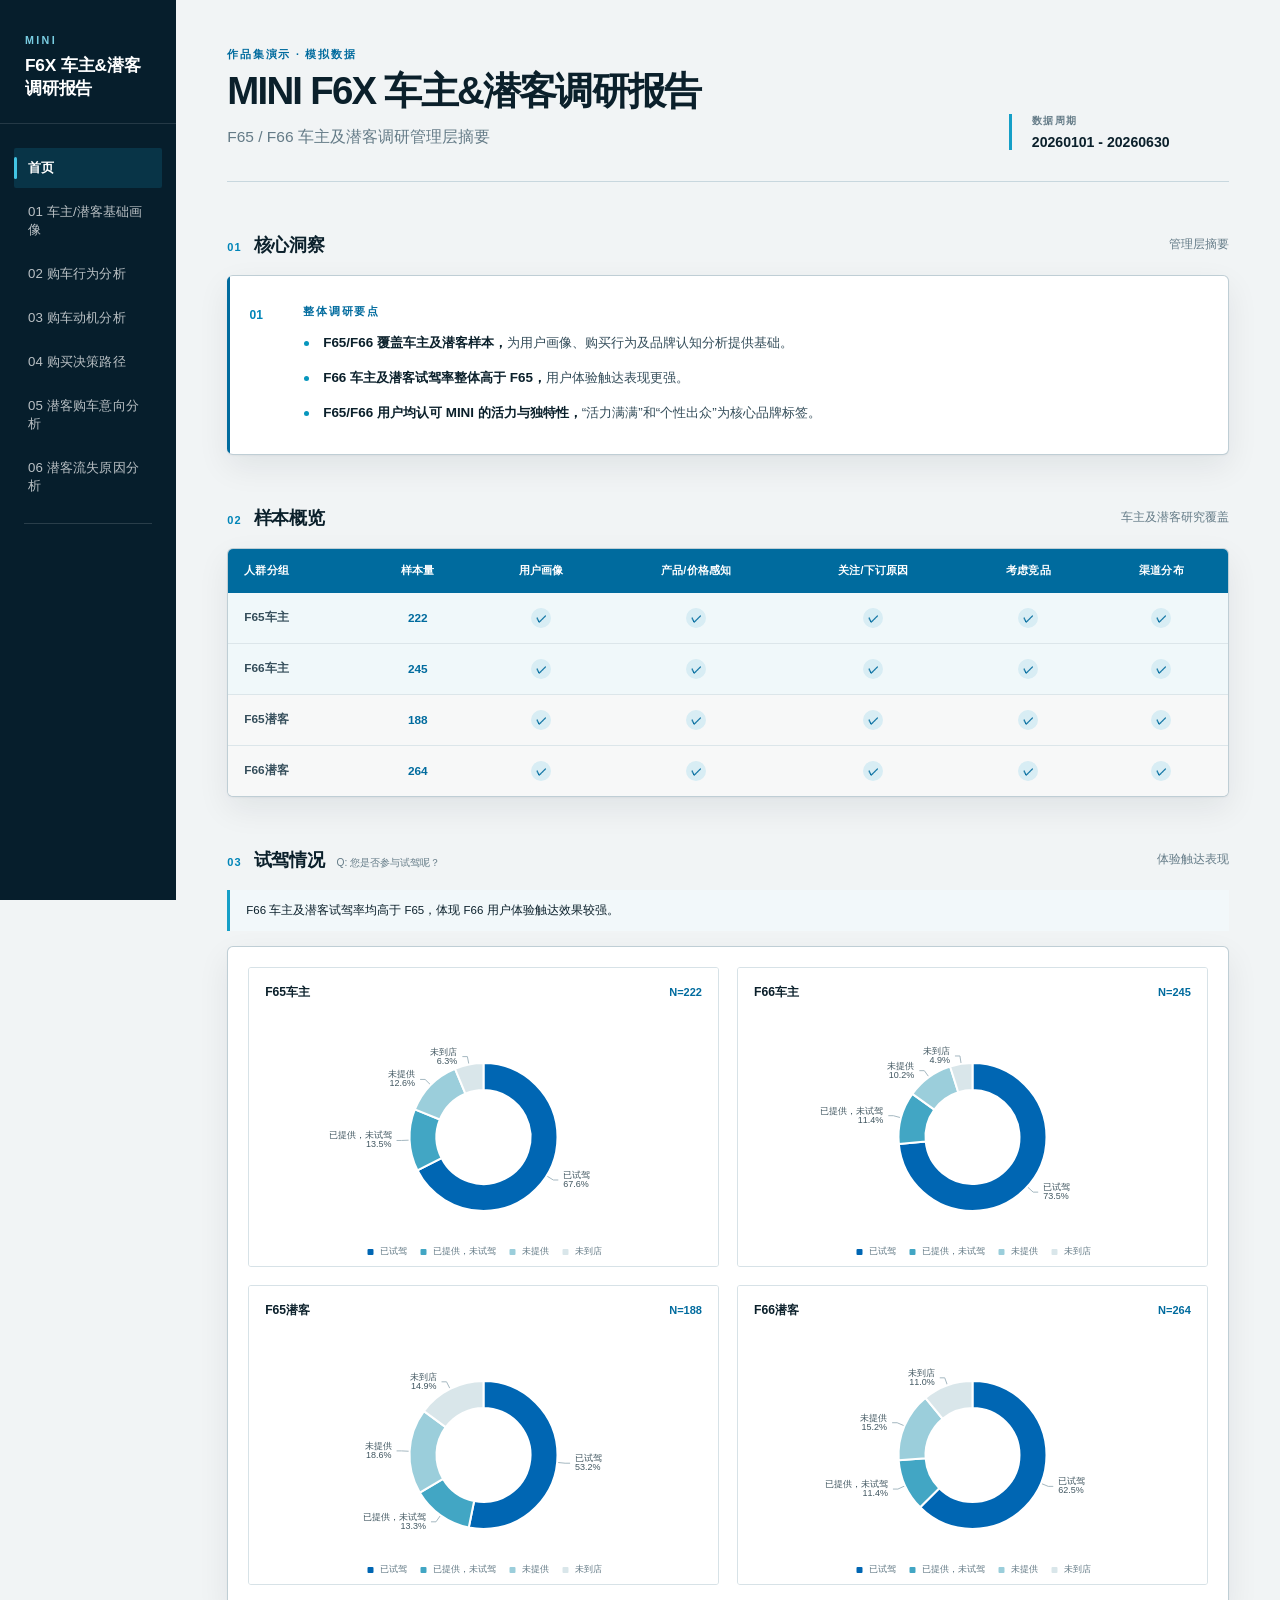
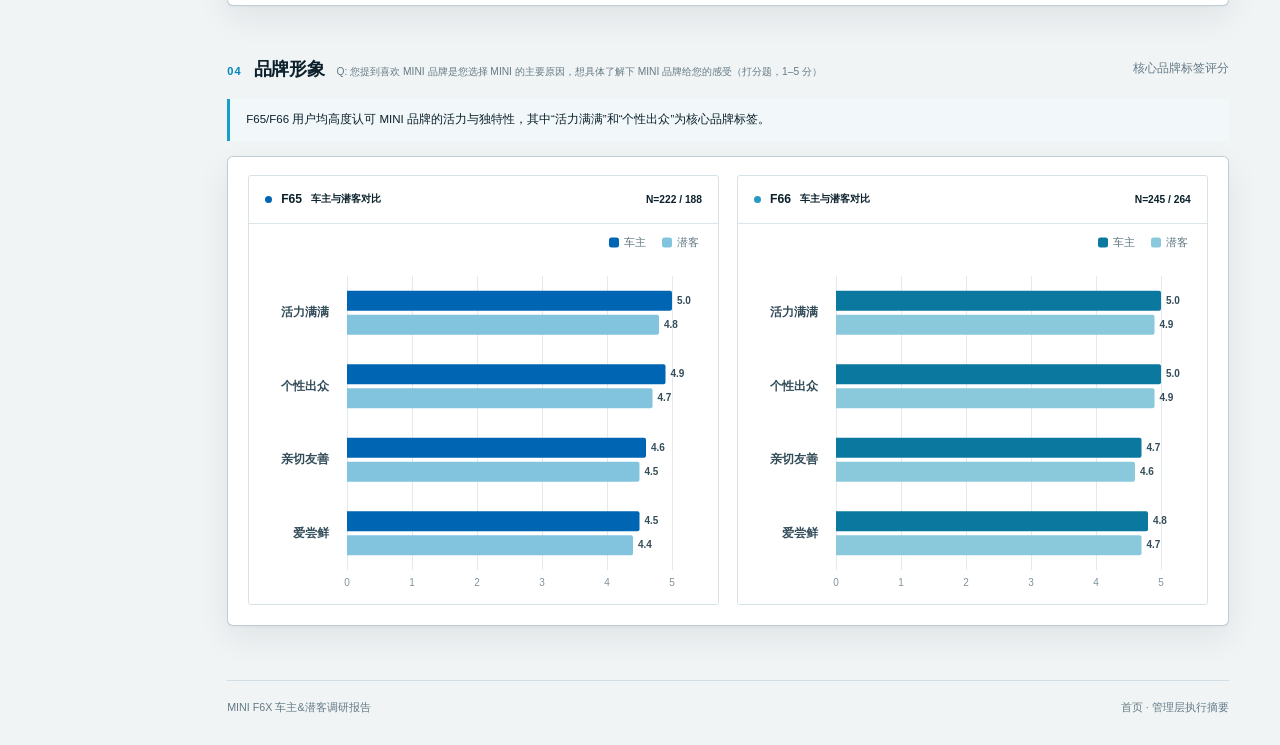
==== monthly.html @ f8b3e0d9 "Publish sanitized portfolio demo" ====
<!doctype html>
<html lang="zh-CN">
  <head>
    <meta charset="UTF-8" />
    <meta name="viewport" content="width=device-width, initial-scale=1.0" />
    <meta
      name="description"
      content="基于车主及潜客调研数据的用户画像与市场洞察。"
    />
    <title>MINI F6X 车主&amp;潜客调研报告</title>
    <link rel="stylesheet" href="style.css?v=20260728-15" />
  </head>
  <body>
    <aside class="sidebar" aria-label="看板导航">
      <div class="sidebar__brand">
        <span class="sidebar__eyebrow">MINI</span>
        <span class="sidebar__title">F6X 车主&amp;潜客调研报告</span>
      </div>

      <nav class="sidebar__nav" aria-label="主要导航">
        <a class="sidebar__link" href="#home" data-page-target="home">
          首页
        </a>
        <a
          class="sidebar__link sidebar__link--active"
          href="#profile"
          data-page-target="profile"
          aria-current="page"
        >
          01 车主/潜客基础画像
        </a>
        <a class="sidebar__link" href="#purchase-behavior" data-page-target="purchase-behavior">
          02 购车行为分析
        </a>
        <a class="sidebar__link" href="#motivation-product" data-page-target="motivation-product">
          03 购车动机分析
        </a>
        <a class="sidebar__link" href="#purchase-journey" data-page-target="purchase-journey">
          04 购买决策路径
        </a>
        <a class="sidebar__link" href="#leads-intent" data-page-target="leads-intent">
          05 潜客购车意向分析
        </a>
        <a class="sidebar__link" href="#leads-loss" data-page-target="leads-loss">
          06 潜客流失原因分析
        </a>
        <div class="sidebar__divider" aria-hidden="true"></div>
      </nav>

      <button
        class="sidebar-resizer"
        type="button"
        aria-label="调整侧边栏宽度"
        aria-orientation="vertical"
        aria-valuemin="176"
        aria-valuemax="280"
        aria-valuenow="208"
        title="拖动调整宽度 · 双击恢复默认"
      >
        <span aria-hidden="true"></span>
      </button>
    </aside>

    <main class="main-content">
      <section
        class="dashboard-page dashboard-page--active"
        id="page-profile"
        data-page="profile"
        aria-label="客户基础画像"
      >
      <header class="page-header">
        <div>
          <p class="page-header__eyebrow">作品集演示 · 模拟数据</p>
          <h1>01 车主/潜客基础画像</h1>
          <p class="page-header__subtitle">
            F65/F66 车主是谁？潜客是谁？
          </p>
        </div>
        <div class="page-header__actions">
          <div class="audience-switcher" role="group" aria-label="受众筛选">
            <span class="audience-switcher__label">受众</span>
            <button
              class="audience-switcher__button audience-switcher__button--active"
              type="button"
              data-audience="owner"
              aria-pressed="true"
            >
              车主 <small>Owner</small>
            </button>
            <button
              class="audience-switcher__button"
              type="button"
              data-audience="prospect"
              aria-pressed="false"
            >
              潜客 <small>Prospect</small>
            </button>
          </div>
          <div class="page-header__scope" aria-label="数据来源">
            <span>数据来源</span>
            <strong id="profile-data-source-label">车主样本</strong>
          </div>
        </div>
      </header>

      <section class="dashboard-section" aria-labelledby="insights-title">
        <div class="section-heading">
          <div>
            <span class="section-heading__number">1.0</span>
            <h2 id="insights-title">核心洞察</h2>
          </div>
          <p>管理层摘要</p>
        </div>

        <article class="insight-card" data-insight-section="profile">
          <div class="insight-card__marker" aria-hidden="true">01</div>
          <div class="insight-card__content">
            <p class="insight-card__label">客户画像要点</p>
            <ul class="insight-list"></ul>
          </div>
        </article>
      </section>

      <section class="dashboard-section" aria-labelledby="snapshot-title">
        <div class="section-heading">
          <div>
            <span class="section-heading__number">1.1</span>
            <h2 id="snapshot-title">客户概览</h2>
          </div>
          <p>核心指标对比</p>
        </div>

        <article class="card snapshot-card">
          <div class="snapshot-card__intro">
            <h3>核心客群指标</h3>
            <p>
              对比呈现与业务决策最相关的客户特征。
            </p>
          </div>

          <div class="snapshot-table-wrap">
            <table class="snapshot-table">
              <thead>
                <tr>
                  <th scope="col">指标</th>
                  <th scope="col"><span class="model-tag model-tag--f65">F65</span></th>
                  <th scope="col"><span class="model-tag model-tag--f66">F66</span></th>
                </tr>
              </thead>
              <tbody>
                <tr>
                  <th scope="row">样本量</th>
                  <td id="profile-snapshot-sample-f65">222</td>
                  <td id="profile-snapshot-sample-f66">245</td>
                </tr>
                <tr>
                  <th scope="row">平均年龄</th>
                  <td id="profile-snapshot-age-f65">35.6</td>
                  <td id="profile-snapshot-age-f66">34.6</td>
                </tr>
                <tr>
                  <th scope="row">女性占比</th>
                  <td id="profile-snapshot-female-f65">55.9%</td>
                  <td id="profile-snapshot-female-f66">58.0%</td>
                </tr>
                <tr>
                  <th scope="row">主要婚姻状态</th>
                  <td id="profile-snapshot-family-f65">已婚有孩子</td>
                  <td id="profile-snapshot-family-f66">已婚有孩子</td>
                </tr>
                <tr>
                  <th scope="row">主要行业</th>
                  <td id="profile-snapshot-industry-f65">IT / 互联网</td>
                  <td id="profile-snapshot-industry-f66">IT / 互联网</td>
                </tr>
              </tbody>
            </table>
          </div>
        </article>
      </section>

      <section class="dashboard-section" aria-labelledby="breakdown-title">
        <div class="section-heading">
          <div>
            <span class="section-heading__number">1.2</span>
            <h2 id="breakdown-title">基础画像分布</h2>
          </div>
          <p>人数与占比对比</p>
        </div>

        <div class="chart-grid profile-chart-grid">
          <article class="card chart-card chart-card--gender profile-chart-card profile-chart-card--gender">
            <header class="chart-card__header">
              <div>
                <h3>性别分布</h3>
              </div>
            </header>
            <div
              class="chart-canvas gender-chart-pair"
              id="gender-chart"
              data-chart="gender"
              data-comparison="F65,F66"
              data-tooltip-fields="count,percentage"
              role="img"
              aria-label="F65与F66性别分布图"
            >
              <span class="chart-status">正在加载性别数据…</span>
            </div>
          </article>

          <article class="card chart-card chart-card--wide profile-chart-card profile-chart-card--age">
            <header class="chart-card__header">
              <div>
                <h3>年龄分布</h3>
              </div>
              <div class="chart-legend" aria-label="车型图例">
                <span><i class="legend-dot legend-dot--f65"></i>F65</span>
                <span><i class="legend-dot legend-dot--f66"></i>F66</span>
              </div>
            </header>
            <div
              class="chart-canvas chart-canvas--wide"
              id="age-chart"
              data-chart="age"
              data-comparison="F65,F66"
              data-tooltip-fields="count,percentage"
              role="img"
              aria-label="F65与F66年龄分布图"
            >
              <span>年龄分布图表区域</span>
            </div>
          </article>

          <article class="card chart-card profile-chart-card profile-chart-card--marital">
            <header class="chart-card__header">
              <div>
                <h3>婚姻状态</h3>
              </div>
              <div class="chart-legend" aria-label="车型图例">
                <span><i class="legend-dot legend-dot--f65"></i>F65</span>
                <span><i class="legend-dot legend-dot--f66"></i>F66</span>
              </div>
            </header>
            <div
              class="chart-canvas"
              id="marital-status-chart"
              data-chart="marital-status"
              data-comparison="F65,F66"
              data-tooltip-fields="count,percentage"
              role="img"
              aria-label="F65与F66婚姻状态分布图"
            >
              <span>婚姻状态图表区域</span>
            </div>
          </article>

          <article class="card chart-card profile-chart-card profile-chart-card--education">
            <header class="chart-card__header">
              <div>
                <h3>学历分布</h3>
              </div>
              <div class="chart-legend" aria-label="车型图例">
                <span><i class="legend-dot legend-dot--f65"></i>F65</span>
                <span><i class="legend-dot legend-dot--f66"></i>F66</span>
              </div>
            </header>
            <div
              class="chart-canvas"
              id="education-chart"
              data-chart="education"
              data-comparison="F65,F66"
              data-tooltip-fields="count,percentage"
              role="img"
              aria-label="F65与F66学历分布图"
            >
              <span>学历分布图表区域</span>
            </div>
          </article>

          <article class="card chart-card profile-chart-card profile-chart-card--income">
            <header class="chart-card__header">
              <div>
                <h3>税后家庭收入分布</h3>
              </div>
              <div class="chart-legend" aria-label="车型图例">
                <span><i class="legend-dot legend-dot--f65"></i>F65</span>
                <span><i class="legend-dot legend-dot--f66"></i>F66</span>
              </div>
            </header>
            <div
              class="chart-canvas"
              id="household-income-chart"
              data-chart="household-income"
              data-comparison="F65,F66"
              data-tooltip-fields="count,percentage"
              role="img"
              aria-label="F65与F66税后家庭收入分布图"
            >
              <span>税后家庭收入图表区域</span>
            </div>
          </article>

          <article class="card chart-card chart-card--wide profile-chart-card profile-chart-card--industry">
            <header class="chart-card__header">
              <div class="chart-title-with-question">
                <h3>行业信息</h3>
                <small
                  class="chart-question-inline"
                  title="Q: 请问，您现在的具体行业是？（单选）"
                >Q: 请问，您现在的具体行业是？（单选）</small>
              </div>
              <div class="chart-legend" aria-label="车型图例">
                <span><i class="legend-dot legend-dot--f65"></i>F65</span>
                <span><i class="legend-dot legend-dot--f66"></i>F66</span>
              </div>
            </header>
            <div
              id="industry-chart"
              class="chart-canvas chart-canvas--wide industry-chart-pair"
              data-chart="industry"
              data-comparison="F65,F66"
              data-tooltip-fields="count,percentage"
              role="img"
              aria-label="F65与F66行业信息分布图"
            >
              <span>行业信息图表区域</span>
            </div>
          </article>
        </div>
      </section>

      <footer class="page-footer">
        <span>MINI F6X 车主&amp;潜客调研报告</span>
        <span>用户画像 · 第一部分</span>
      </footer>
      </section>

      <section class="dashboard-page" id="page-home" data-page="home" hidden>
        <header class="page-header home-page-header">
          <div>
            <p class="page-header__eyebrow">作品集演示 · 模拟数据</p>
            <h1>MINI F6X 车主&amp;潜客调研报告</h1>
            <p class="page-header__subtitle">F65 / F66 车主及潜客调研管理层摘要</p>
          </div>
          <div class="page-header__scope home-period" aria-label="数据周期">
            <span>数据周期</span>
            <strong>20260101 - 20260630</strong>
          </div>
        </header>

        <section class="dashboard-section" aria-labelledby="home-insight-title">
          <div class="section-heading">
            <div>
              <span class="section-heading__number">01</span>
              <h2 id="home-insight-title">核心洞察</h2>
            </div>
            <p>管理层摘要</p>
          </div>
          <article class="insight-card home-insight">
            <div class="insight-card__marker" aria-hidden="true">01</div>
            <div class="insight-card__content">
              <p class="insight-card__label">整体调研要点</p>
              <ul class="insight-list">
                <li><strong>F65/F66 覆盖车主及潜客样本，</strong>为用户画像、购买行为及品牌认知分析提供基础。</li>
                <li><strong>F66 车主及潜客试驾率整体高于 F65，</strong>用户体验触达表现更强。</li>
                <li><strong>F65/F66 用户均认可 MINI 的活力与独特性，</strong>“活力满满”和“个性出众”为核心品牌标签。</li>
              </ul>
            </div>
          </article>
        </section>

        <section class="dashboard-section" aria-labelledby="sample-overview-title">
          <div class="section-heading">
            <div>
              <span class="section-heading__number">02</span>
              <h2 id="sample-overview-title">样本概览</h2>
            </div>
            <p>车主及潜客研究覆盖</p>
          </div>
          <div class="card sample-overview-card">
            <div class="sample-table-wrap">
              <table class="sample-overview-table">
                <thead>
                  <tr>
                    <th scope="col">人群分组</th>
                    <th scope="col">样本量</th>
                    <th scope="col">用户画像</th>
                    <th scope="col">产品/价格感知</th>
                    <th scope="col">关注/下订原因</th>
                    <th scope="col">考虑竞品</th>
                    <th scope="col">渠道分布</th>
                  </tr>
                </thead>
                <tbody id="sample-overview-body">
                  <tr><td colspan="7">正在加载样本数据…</td></tr>
                </tbody>
              </table>
            </div>
          </div>
        </section>

        <section class="dashboard-section" aria-labelledby="test-drive-title">
          <div class="section-heading">
            <div>
              <span class="section-heading__number">03</span>
              <h2 id="test-drive-title">试驾情况</h2>
              <small class="home-question-inline" title="Q: 您是否参与试驾呢？">Q: 您是否参与试驾呢？</small>
            </div>
            <p>体验触达表现</p>
          </div>
          <div class="home-inline-insight">
            F66 车主及潜客试驾率均高于 F65，体现 F66 用户体验触达效果较强。
          </div>
          <article class="card test-drive-card">
            <div class="test-drive-grid" id="test-drive-chart-grid">
              <span class="chart-status">正在加载试驾数据…</span>
            </div>
          </article>
        </section>

        <section class="dashboard-section" aria-labelledby="brand-image-title">
          <div class="section-heading">
            <div>
              <span class="section-heading__number">04</span>
              <h2 id="brand-image-title">品牌形象</h2>
              <small
                class="home-question-inline"
                title="Q: 您提到喜欢 MINI 品牌是您选择 MINI 的主要原因，想具体了解下 MINI 品牌给您的感受（打分题，1–5 分）"
              >
                Q: 您提到喜欢 MINI 品牌是您选择 MINI 的主要原因，想具体了解下 MINI 品牌给您的感受（打分题，1–5 分）
              </small>
            </div>
            <p>核心品牌标签评分</p>
          </div>
          <div class="home-inline-insight">
            F65/F66 用户均高度认可 MINI 品牌的活力与独特性，其中“活力满满”和“个性出众”为核心品牌标签。
          </div>
          <article class="card brand-image-card">
            <div class="brand-image-grid" id="brand-image-score-list">
              <span class="chart-status">正在加载品牌形象数据…</span>
            </div>
          </article>
        </section>

        <footer class="page-footer">
          <span>MINI F6X 车主&amp;潜客调研报告</span>
          <span>首页 · 管理层执行摘要</span>
        </footer>
      </section>

      <section class="dashboard-page" id="page-purchase-behavior" data-page="purchase-behavior" hidden>
        <header class="page-header">
          <div>
            <p class="page-header__eyebrow">作品集演示 · 模拟数据</p>
            <h1>02 购车行为分析</h1>
            <p class="page-header__subtitle">用户怎么买车，以及谁在使用？</p>
          </div>
          <div class="page-header__scope" aria-label="数据来源">
            <span>数据来源</span>
            <strong>车主样本</strong>
          </div>
        </header>

        <section class="dashboard-section dashboard-section--intro" aria-labelledby="purchase-insight-title">
          <div class="section-heading">
            <div>
              <span class="section-heading__number">2.0</span>
              <h2 id="purchase-insight-title">核心洞察</h2>
            </div>
            <p>购车行为摘要</p>
          </div>
          <article class="insight-card" data-insight-section="purchase-behavior">
            <div class="insight-card__marker" aria-hidden="true">02</div>
            <div class="insight-card__content">
              <p class="insight-card__label">购车行为要点</p>
              <ul class="insight-list"></ul>
            </div>
          </article>
        </section>

        <section class="dashboard-section" aria-labelledby="purchase-overview-title">
          <div class="section-heading">
            <div>
              <span class="section-heading__number">02</span>
              <h2 id="purchase-overview-title">购车行为核心指标</h2>
            </div>
            <p>F65 与 F66 对比</p>
          </div>
          <div class="purchase-chart-grid purchase-chart-grid--overview">
            <article class="card purchase-chart-card purchase-chart-card--type">
              <header class="chart-card__header chart-card__header--numbered">
                <span class="card-part-number">2.1</span>
                <h3>购车类型分布</h3>
                <small
                  class="chart-question-inline"
                  title="Q: 您是本人首购、增购还是置换？您购买这辆车，主要是由谁来使用的？"
                >Q: 您是本人首购、增购还是置换？您购买这辆车，主要是由谁来使用的？</small>
              </header>
              <div class="purchase-chart-canvas" id="purchase-type-chart">
                <span class="chart-status">正在加载购车类型数据…</span>
              </div>
            </article>
            <article class="card purchase-chart-card purchase-chart-card--user">
              <header class="chart-card__header chart-card__header--numbered">
                <span class="card-part-number">2.2</span>
                <h3>实际用车人比例</h3>
              </header>
              <div class="purchase-chart-canvas" id="female-user-chart">
                <span class="chart-status">正在加载实际用车人数据…</span>
              </div>
            </article>
          </div>
        </section>

        <section class="dashboard-section" aria-labelledby="purchase-profile-title">
          <div class="section-heading section-heading--with-filter">
            <div>
              <span class="section-heading__number">2.3</span>
              <h2 id="purchase-profile-title">购车类型用户画像下钻</h2>
            </div>
            <div class="purchase-profile-filters">
              <label class="purchase-type-filter" for="purchase-type-filter">
                <span>购车类型</span>
                <select id="purchase-type-filter">
                  <option value="首购">首购</option>
                  <option value="增购">增购</option>
                  <option value="换购">换购</option>
                </select>
              </label>
              <label class="purchase-type-filter" for="purchase-model-filter">
                <span>车型</span>
                <select id="purchase-model-filter">
                  <option value="F65">F65</option>
                  <option value="F66">F66</option>
                </select>
              </label>
            </div>
          </div>
          <div class="purchase-drilldown-profile" id="purchase-profile-drilldown">
            <div class="section-heading purchase-profile-heading">
              <div>
                <span class="section-heading__number">PROFILE</span>
                <h2 id="purchase-profile-selected-title">首购用户画像</h2>
              </div>
              <p id="purchase-profile-selected-model">F65</p>
            </div>

            <div class="purchase-profile-core-grid">
              <article class="card purchase-profile-age-kpi">
                <header class="purchase-profile-card-header">
                  <h3>平均年龄</h3>
                  <span class="purchase-profile-sample" id="purchase-profile-average-age-n">N=N/A</span>
                </header>
                <div class="purchase-profile-age-kpi__value">
                  <span>平均年龄</span>
                  <strong id="purchase-profile-average-age">N/A</strong>
                </div>
              </article>

              <article class="card chart-card purchase-profile-drilldown-card">
                <header class="purchase-profile-card-header">
                  <h3>性别分布</h3>
                  <span class="purchase-profile-sample" id="purchase-profile-gender-n">N=N/A</span>
                </header>
                <div class="chart-canvas purchase-profile-drilldown-canvas" id="purchase-profile-gender">
                  <span class="chart-status">正在加载性别数据…</span>
                </div>
              </article>
            </div>

            <div class="purchase-profile-secondary-grid">
              <article class="card chart-card chart-card--wide purchase-profile-drilldown-card purchase-profile-drilldown-card--wide">
                <header class="purchase-profile-card-header">
                  <h3>年龄段分布</h3>
                  <span class="purchase-profile-sample" id="purchase-profile-age-n">N=N/A</span>
                </header>
                <div class="chart-canvas chart-canvas--wide purchase-profile-drilldown-canvas" id="purchase-profile-age">
                  <span class="chart-status">正在加载年龄数据…</span>
                </div>
              </article>

              <article class="card chart-card chart-card--wide purchase-profile-drilldown-card purchase-profile-drilldown-card--detail">
                <header class="purchase-profile-card-header">
                  <h3 id="purchase-profile-detail-title">家庭年收入分布</h3>
                  <span class="purchase-profile-sample" id="purchase-profile-detail-n">N=N/A</span>
                </header>
                <div class="purchase-profile-detail-content" id="purchase-profile-detail-content">
                  <span class="chart-status">正在加载明细数据…</span>
                </div>
              </article>
            </div>
          </div>
        </section>

        <footer class="page-footer">
          <span>MINI F6X 车主&amp;潜客调研报告</span>
          <span>购车行为分析 · 第二部分</span>
        </footer>
      </section>

      <section class="dashboard-page" id="page-motivation-product" data-page="motivation-product" hidden>
        <header class="page-header">
          <div>
            <p class="page-header__eyebrow">作品集演示 · 模拟数据</p>
            <h1>03 购车动机分析</h1>
            <p class="page-header__subtitle">为什么用户选择 MINI？</p>
          </div>
          <div class="page-header__scope" aria-label="数据来源">
            <span>数据来源</span>
            <strong>车主样本</strong>
          </div>
        </header>

        <section class="dashboard-section dashboard-section--intro" aria-labelledby="motivation-insight-title">
          <div class="section-heading">
            <div>
              <span class="section-heading__number">3.0</span>
              <h2 id="motivation-insight-title">核心洞察</h2>
            </div>
            <p>购买驱动力摘要</p>
          </div>
          <article class="insight-card" data-insight-section="motivation-product">
            <div class="insight-card__marker" aria-hidden="true">03</div>
            <div class="insight-card__content">
              <p class="insight-card__label">购车动机要点</p>
              <ul class="insight-list"></ul>
            </div>
          </article>
        </section>

        <section class="dashboard-section" aria-labelledby="motivation-title">
          <div class="section-heading">
            <div>
              <span class="section-heading__number">3.1</span>
              <h2 id="motivation-title">购车动机</h2>
              <small
                class="chart-question-inline"
                title="Q: 请问您本次购车的具体原因是？（多选，最多3个）"
              >Q: 请问您本次购车的具体原因是？（多选，最多3个）</small>
            </div>
            <p>F65 与 F66 对比</p>
          </div>
          <article class="card section3-chart-card">
            <div class="section3-comparison-chart" id="motivation-chart">
              <span class="chart-status">正在加载购车动机数据…</span>
            </div>
          </article>
        </section>

        <section class="dashboard-section" aria-labelledby="reason-title">
          <div class="section-heading">
            <div>
              <span class="section-heading__number">3.2</span>
              <h2 id="reason-title">购车原因</h2>
              <small
                class="chart-question-inline"
                title="Q: 您为什么最终选择购买这辆全新 MINI，而不是其他车型呢？（多选）"
              >Q: 您为什么最终选择购买这辆全新 MINI，而不是其他车型呢？（多选）</small>
            </div>
            <p>产品与服务驱动因素</p>
          </div>
          <article class="card section3-chart-card">
            <div class="section3-comparison-chart" id="reason-chart">
              <span class="chart-status">正在加载购车原因数据…</span>
            </div>
          </article>
        </section>

        <section class="dashboard-section" aria-labelledby="quotes-title">
          <div class="section-heading">
            <div>
              <span class="section-heading__number">3.3</span>
              <h2 id="quotes-title">客户原话摘录</h2>
            </div>
            <p>模拟原话，仅用于界面测试</p>
          </div>
          <article class="card quote-section">
            <div class="quote-toolbar">
              <div class="quote-tabs" id="quote-reason-tabs" role="tablist" aria-label="购车原因筛选"></div>
              <div class="quote-legend" aria-label="高亮说明">
                <span><i class="quote-legend__swatch quote-legend__swatch--vehicle"></i>车辆 / 服务相关</span>
                <span><i class="quote-legend__swatch quote-legend__swatch--experience"></i>实际体验相关</span>
              </div>
            </div>
            <div class="quote-columns">
              <section class="quote-column" aria-labelledby="quote-f65-title">
                <h3 id="quote-f65-title"><span class="model-dot model-dot--f65"></span>F65 原话摘录</h3>
                <div class="quote-list" id="quote-list-f65"></div>
              </section>
              <section class="quote-column" aria-labelledby="quote-f66-title">
                <h3 id="quote-f66-title"><span class="model-dot model-dot--f66"></span>F66 原话摘录</h3>
                <div class="quote-list" id="quote-list-f66"></div>
              </section>
            </div>
          </article>
        </section>

        <footer class="page-footer">
          <span>MINI F6X 车主&amp;潜客调研报告</span>
          <span>购买动机与产品认知 · 第三部分</span>
        </footer>
      </section>

      <section class="dashboard-page" id="page-purchase-journey" data-page="purchase-journey" hidden>
        <header class="page-header">
          <div>
            <p class="page-header__eyebrow">Purchase Decision Journey</p>
            <h1>04 购买决策路径</h1>
            <p class="page-header__subtitle">用户如何了解、比较并最终购买 MINI？</p>
          </div>
          <div class="page-header__scope" aria-label="数据来源">
            <span>数据来源</span>
            <strong>车主样本</strong>
          </div>
        </header>

        <section class="dashboard-section" aria-labelledby="journey-insight-title">
          <div class="section-heading">
            <div>
              <span class="section-heading__number">4.0</span>
              <h2 id="journey-insight-title">核心洞察</h2>
            </div>
            <p>购买决策路径摘要</p>
          </div>
          <article class="insight-card journey-insight-card" data-insight-section="purchase-journey">
            <div class="insight-card__marker" aria-hidden="true">04</div>
            <div class="insight-card__content">
              <p class="insight-card__label">车主购买决策要点</p>
              <ul class="insight-list"></ul>
            </div>
          </article>
        </section>

        <section class="dashboard-section" aria-labelledby="competitor-consideration-title">
          <div class="section-heading">
            <div>
              <span class="section-heading__number">4.1</span>
              <h2 id="competitor-consideration-title">竞品考虑分析</h2>
              <small
                class="chart-question-inline"
                title="Q: 您在购买这辆全新 MINI 时，还考虑过其他哪些车型呢？（填空，多个答案）"
              >Q: 您在购买这辆全新 MINI 时，还考虑过其他哪些车型呢？（填空，多个答案）</small>
            </div>
            <p>购买阶段品牌交叉考虑</p>
          </div>
          <div class="journey-two-column" id="journey-competitor-charts">
            <span class="chart-status">正在加载竞品考虑数据…</span>
          </div>
        </section>

        <section class="dashboard-section" aria-labelledby="information-channel-title">
          <div class="section-heading">
            <div>
              <span class="section-heading__number">4.2</span>
              <h2 id="information-channel-title">信息获取渠道</h2>
              <small
                class="chart-question-inline"
                title="Q: 想了解一下您最初是在哪里了解到这辆车相关的信息呢？（多选）"
              >Q: 想了解一下您最初是在哪里了解到这辆车相关的信息呢？（多选）</small>
            </div>
            <p>关键媒体与人际触点</p>
          </div>
          <div class="journey-two-column" id="journey-channel-charts">
            <span class="chart-status">正在加载信息渠道数据…</span>
          </div>
        </section>

        <section class="dashboard-section" aria-labelledby="owner-origin-title">
          <div class="section-heading">
            <div>
              <span class="section-heading__number">4.3</span>
              <h2 id="owner-origin-title">车主来源分析</h2>
            </div>
            <p>品牌体系内外销售构成</p>
          </div>
          <div class="journey-two-column" id="journey-origin-charts">
            <span class="chart-status">正在加载车主来源数据…</span>
          </div>
        </section>

        <section class="dashboard-section" aria-labelledby="city-ranking-title">
          <div class="section-heading">
            <div>
              <span class="section-heading__number">4.4</span>
              <h2 id="city-ranking-title">销售城市分布</h2>
            </div>
            <p>Top 10 城市订单贡献</p>
          </div>
          <div class="journey-two-column" id="journey-city-rankings">
            <span class="chart-status">正在加载城市分布数据…</span>
          </div>
        </section>

        <section class="dashboard-section" aria-labelledby="previous-vehicle-title">
          <div class="section-heading">
            <div>
              <span class="section-heading__number">4.5</span>
              <h2 id="previous-vehicle-title">前车车系分析</h2>
            </div>
            <p>前车车型画像</p>
          </div>
          <p class="journey-data-note">数据来源：车主调研样本</p>
          <div class="journey-two-column" id="journey-previous-vehicles">
            <span class="chart-status">正在加载前车车系数据…</span>
          </div>
        </section>

        <footer class="page-footer">
          <span>MINI F6X 车主&amp;潜客调研报告</span>
          <span>购买决策路径分析 · 第四部分</span>
        </footer>
      </section>

      <section class="dashboard-page" id="page-leads-intent" data-page="leads-intent" hidden>
        <header class="page-header">
          <div>
            <p class="page-header__eyebrow">MINI 中国内部管理看板</p>
            <h1>05 潜客购车意向分析</h1>
            <p class="page-header__subtitle">
              F65 &amp; F66 潜客购车行为、车辆背景及购买驱动因素分析
            </p>
          </div>
          <div class="page-header__scope" aria-label="数据来源">
            <span>数据来源</span>
            <strong>潜客样本</strong>
          </div>
        </header>

        <section class="dashboard-section" aria-labelledby="leads-insight-title">
          <div class="section-heading">
            <div>
              <span class="section-heading__number">5.0</span>
              <h2 id="leads-insight-title">核心洞察</h2>
            </div>
            <p>潜客购车意向摘要</p>
          </div>
          <article class="insight-card" data-insight-section="leads-intent">
            <div class="insight-card__marker" aria-hidden="true">05</div>
            <div class="insight-card__content">
              <p class="insight-card__label">潜客购车意向要点</p>
              <ul class="insight-list"></ul>
            </div>
          </article>
        </section>

        <section class="dashboard-section" aria-labelledby="leads-purchase-type-title">
          <div class="section-heading">
            <div>
              <span class="section-heading__number">5.1</span>
              <h2 id="leads-purchase-type-title">购车类型分布</h2>
              <small
                class="chart-question-inline"
                title="Q: 请问，您是本人首购、增购还是置换？（单选）"
              >Q: 请问，您是本人首购、增购还是置换？（单选）</small>
            </div>
            <p>首购 / 增购 / 换购构成</p>
          </div>
          <div class="leads-two-column" id="leads-purchase-type-charts">
            <span class="chart-status">正在加载潜客购车类型数据…</span>
          </div>
        </section>

        <section class="dashboard-section" aria-labelledby="leads-current-vehicle-title">
          <div class="section-heading">
            <div>
              <span class="section-heading__number">5.2</span>
              <h2 id="leads-current-vehicle-title">当前家庭主要使用车型</h2>
              <small
                class="chart-question-inline"
                title="Q:（针对增购）您目前家中在用的车型是什么呢？"
              >Q:（针对增购）您目前家中在用的车型是什么呢？</small>
            </div>
            <p>Top 9 家庭用车品牌</p>
          </div>
          <div class="leads-two-column" id="leads-current-vehicle-tables">
            <span class="chart-status">正在加载当前家庭用车数据…</span>
          </div>
          <div class="leads-module-insight">
            BMW 为潜客家庭主要使用品牌，存在 BMW 用户向 MINI 转化机会。
          </div>
        </section>

        <section class="dashboard-section" aria-labelledby="leads-previous-vehicle-title">
          <div class="section-heading">
            <div>
              <span class="section-heading__number">5.3</span>
              <h2 id="leads-previous-vehicle-title">换购车型分布</h2>
              <small
                class="chart-question-inline"
                title="Q:（针对置换）您换掉不用的车型是什么呢？"
              >Q:（针对置换）您换掉不用的车型是什么呢？</small>
            </div>
            <p>计划替换车辆 Top 9</p>
          </div>
          <div class="leads-two-column" id="leads-previous-vehicle-tables">
            <span class="chart-status">正在加载换购车型数据…</span>
          </div>
          <div class="leads-module-insight">
            德系及主流合资车型为潜客主要替换来源。
          </div>
        </section>

        <section class="dashboard-section" aria-labelledby="leads-channel-title">
          <div class="section-heading">
            <div>
              <span class="section-heading__number">5.4</span>
              <h2 id="leads-channel-title">购车信息来源</h2>
              <small
                class="chart-question-inline"
                title="Q: 您最初是在哪里了解到这款车的信息呢？（多选）"
              >Q: 您最初是在哪里了解到这款车的信息呢？（多选）</small>
            </div>
            <p>关键媒体与人际触点</p>
          </div>
          <div class="leads-two-column" id="leads-channel-charts">
            <span class="chart-status">正在加载购车信息渠道数据…</span>
          </div>
          <div class="leads-module-insight">
            MINI 伙伴及社交媒体平台是潜客了解车型的主要渠道。
          </div>
        </section>

        <section class="dashboard-section" aria-labelledby="leads-driver-title">
          <div class="section-heading">
            <div>
              <span class="section-heading__number">5.5</span>
              <h2 id="leads-driver-title">购车动机与关注因素</h2>
              <small
                class="chart-question-inline"
                title="Q: 您本次考虑购车的具体原因是？｜您关注 MINI 这款车的原因？（多选，最多3个）"
              >Q: 您本次考虑购车的具体原因是？｜您关注 MINI 这款车的原因？（多选，最多3个）</small>
            </div>
            <p>购买驱动与产品关注</p>
          </div>
          <div class="leads-driver-stack">
            <article class="card leads-driver-card">
              <header class="leads-subsection-header">
                <span>Part A</span>
                <h3>购车动机</h3>
              </header>
              <div class="leads-model-comparison" id="leads-motivation-charts">
                <span class="chart-status">正在加载购车动机数据…</span>
              </div>
            </article>
            <article class="card leads-driver-card">
              <header class="leads-subsection-header">
                <span>Part B</span>
                <h3>关注 MINI 原因</h3>
              </header>
              <div class="leads-model-comparison" id="leads-consideration-charts">
                <span class="chart-status">正在加载关注原因数据…</span>
              </div>
            </article>
          </div>
        </section>

        <footer class="page-footer">
          <span>MINI F6X 车主&amp;潜客调研报告</span>
          <span>潜客购车意向分析 · 第五部分</span>
        </footer>
      </section>

      <section class="dashboard-page" id="page-leads-loss" data-page="leads-loss" hidden>
        <header class="page-header">
          <div>
            <p class="page-header__eyebrow">MINI 中国内部管理看板</p>
            <h1>06 潜客流失原因分析</h1>
            <p class="page-header__subtitle">
              F65 &amp; F66 潜客未购车原因、战败车型及流失因素分析
            </p>
          </div>
          <div class="page-header__scope" aria-label="数据来源">
            <span>数据来源</span>
            <strong>潜客样本</strong>
          </div>
        </header>

        <section class="dashboard-section" aria-labelledby="loss-insight-title">
          <div class="section-heading">
            <div>
              <span class="section-heading__number">6.0</span>
              <h2 id="loss-insight-title">核心洞察</h2>
            </div>
            <p>潜客流失管理摘要</p>
          </div>
          <article class="insight-card" data-insight-section="leads-loss">
            <div class="insight-card__marker" aria-hidden="true">06</div>
            <div class="insight-card__content">
              <p class="insight-card__label">潜客流失要点</p>
              <ul class="insight-list"></ul>
            </div>
          </article>
        </section>

        <section class="dashboard-section" aria-labelledby="lost-reason-title">
          <div class="section-heading">
            <div>
              <span class="section-heading__number">6.1</span>
              <h2 id="lost-reason-title">未购车原因</h2>
            </div>
            <p>未选择 MINI 的主要原因</p>
          </div>
          <div class="loss-two-column" id="lost-reason-charts">
            <span class="chart-status">正在加载未购车原因数据…</span>
          </div>
          <div class="loss-module-insight">
            产品因素和价格因素是潜客未选择 MINI 的主要原因。
          </div>
        </section>

        <section class="dashboard-section" aria-labelledby="lost-vehicle-title">
          <div class="section-heading">
            <div>
              <span class="section-heading__number">6.2</span>
              <h2 id="lost-vehicle-title">最终选择车型分析</h2>
            </div>
            <p>Top 10 战败品牌车型</p>
          </div>
          <div class="loss-two-column" id="lost-vehicle-tables">
            <span class="chart-status">正在加载战败车型数据…</span>
          </div>
          <div class="loss-module-insight">
            宝马和特斯拉是主要流失竞品，分别代表传统豪华品牌和新能源竞争压力。
          </div>
        </section>

        <section class="dashboard-section" aria-labelledby="lost-factor-title">
          <div class="section-heading loss-price-heading">
            <div>
              <h2 id="lost-price-title">价格不合适原因分布</h2>
            </div>
            <p>价格敏感潜客进一步追问</p>
          </div>
          <div class="loss-two-column" id="lost-price-reason-charts">
            <span class="chart-status">正在加载价格原因数据…</span>
          </div>

          <div class="section-heading">
            <div>
              <span class="section-heading__number">6.3</span>
              <h2 id="lost-factor-title">战败原因分析</h2>
              <small
                class="chart-question-inline"
                title="Q: 请问，您最近购买了哪个品牌的车辆/车型？您购买现在这款车型的具体原因是什么？（多选）"
              >Q: 请问，您最近购买了哪个品牌的车辆/车型？您购买现在这款车型的具体原因是什么？（多选）</small>
            </div>
            <p>选择其他车型的关键因素</p>
          </div>
          <div class="loss-two-column" id="lost-factor-charts">
            <span class="chart-status">正在加载战败原因数据…</span>
          </div>
          <div class="loss-module-insight">
            空间、配置和驾驶体验是潜客选择其他车型的重要因素。
          </div>
        </section>

        <section class="dashboard-section" aria-labelledby="loss-voice-title">
          <div class="section-heading">
            <div>
              <span class="section-heading__number">6.4</span>
              <h2 id="loss-voice-title">客户原话摘录</h2>
            </div>
            <p>模拟原话，支持后续人工维护</p>
          </div>
          <article class="card loss-voice-card">
            <div class="loss-voice-legend" aria-label="高亮类型说明">
              <span><i class="loss-swatch loss-swatch--vehicle"></i>车辆 / 产品相关</span>
              <span><i class="loss-swatch loss-swatch--experience"></i>实际体验反馈</span>
              <span><i class="loss-swatch loss-swatch--service"></i>新增客户反馈</span>
            </div>
            <div class="loss-voice-tabs" id="loss-voice-tabs" role="tablist"></div>
            <div class="loss-voice-columns" id="loss-voice-columns"></div>
          </article>
        </section>

        <footer class="page-footer">
          <span>MINI F6X 车主&amp;潜客调研报告</span>
          <span>潜客流失原因分析 · 第六部分</span>
        </footer>
      </section>

      <section class="dashboard-page" id="page-competitor" data-page="competitor" hidden>
        <div class="placeholder-page">
          <p class="page-header__eyebrow">第五部分</p>
          <h1>05 竞品分析</h1>
          <p class="placeholder-page__status">即将上线</p>
          <p>该模块将展示主要竞品、品牌交叉考虑、竞争优势与用户流向。</p>
        </div>
      </section>

      <section class="dashboard-page" id="page-channels" data-page="channels" hidden>
        <div class="placeholder-page">
          <p class="page-header__eyebrow">第六部分</p>
          <h1>06 用户触达渠道</h1>
          <p class="placeholder-page__status">即将上线</p>
          <p>该模块将展示媒体触点、信息来源、内容偏好与渠道影响力。</p>
      </section>

      <section class="dashboard-page" id="page-customer-value" data-page="customer-value" hidden>
        <div class="placeholder-page">
          <p class="page-header__eyebrow">第七部分</p>
          <h1>07 客户价值分析</h1>
          <p class="placeholder-page__status">即将上线</p>
          <p>该模块将展示客户价值分层、忠诚度、推荐意愿与长期经营机会。</p>
        </div>
      </section>
</main>
    <script src="xlsx.full.min.js"></script>
    <script src="echarts.min.js"></script>
    <script src="workbook-data.js?v=20260728-3"></script>
    <script src="prospect-mock-data.js?v=20260728-1"></script>
    <script src="leads-intent-data.js?v=20260728-1"></script>
    <script src="section-config.js?v=20260728-5"></script>
    <script src="ui-components.js?v=20260728-2"></script>
    <script src="charts.js?v=20260728-3"></script>
    <script src="purchase-charts.js?v=20260729-1"></script>
    <script src="motivation-charts.js?v=20260728-2"></script>
    <script src="purchase-journey.js?v=20260728-4"></script>
    <script src="leads-intent.js?v=20260728-1"></script>
    <script src="leads-loss.js?v=20260728-2"></script>
    <script src="overview.js?v=20260728-4"></script>
    <script src="app.js?v=20260729-1"></script>
  </body>
</html>
---- style.css ----
:root {
  --lake-950: #071f2d;
  --lake-900: #07354c;
  --lake-800: #064f73;
  --lake-700: #006b9e;
  --lake-600: #0085b8;
  --lake-500: #159fc7;
  --lake-300: #62bdd7;
  --lake-200: #a8d8e8;
  --lake-100: #dceff5;
  --lake-50: #edf7fa;
  --ink-950: #0b202b;
  --ink-700: #344d5a;
  --ink-500: #647b87;
  --line: #d2dee4;
  --surface: #ffffff;
  --canvas: #f1f4f5;
  --shadow:
    0 1px 2px rgba(7, 31, 45, 0.04),
    0 12px 32px rgba(7, 31, 45, 0.075);
  --sidebar-width: 208px;
  --font-sans:
    "PingFang SC", "苹方-简", "Helvetica Neue", Arial, "Microsoft YaHei",
    sans-serif;
}

* {
  box-sizing: border-box;
}

html {
  scroll-behavior: smooth;
}

body {
  margin: 0;
  min-width: 320px;
  background: var(--canvas);
  color: var(--ink-950);
  font-family: var(--font-sans);
  -webkit-font-smoothing: antialiased;
}

button,
input,
select,
textarea {
  font-family: var(--font-sans);
}

a {
  color: inherit;
  text-decoration: none;
}

.sidebar {
  position: fixed;
  inset: 0 auto 0 0;
  z-index: 20;
  display: flex;
  width: var(--sidebar-width);
  flex-direction: column;
  overflow: visible;
  background: #061e2c;
  color: #fff;
}

.sidebar__brand {
  display: flex;
  min-height: 124px;
  flex-direction: column;
  justify-content: flex-end;
  padding: 28px 25px 24px;
  border-bottom: 1px solid rgba(255, 255, 255, 0.12);
}

.sidebar__eyebrow {
  margin-bottom: 8px;
  color: #79cde2;
  font-size: 0.67rem;
  font-weight: 700;
  letter-spacing: 0.22em;
}

.sidebar__title {
  max-width: 150px;
  font-size: 1.08rem;
  font-weight: 600;
  letter-spacing: -0.01em;
  line-height: 1.3;
}

.sidebar__nav {
  display: flex;
  flex: 1;
  flex-direction: column;
  gap: 4px;
  overflow-y: auto;
  padding: 24px 14px;
}

.sidebar__divider {
  height: 1px;
  margin: 13px 10px;
  background: rgba(255, 255, 255, 0.14);
}

.sidebar__link {
  position: relative;
  padding: 11px 11px 11px 14px;
  border-radius: 2px;
  color: rgba(255, 255, 255, 0.72);
  font-size: 0.83rem;
  font-weight: 500;
  letter-spacing: 0.01em;
  transition:
    background-color 160ms ease,
    color 160ms ease;
}

.sidebar__link:hover,
.sidebar__link:focus-visible {
  background: rgba(255, 255, 255, 0.07);
  color: #fff;
  outline: none;
}

.sidebar__link--active {
  background: rgba(21, 159, 199, 0.17);
  color: #fff;
  font-weight: 600;
}

.sidebar__link--active::before {
  position: absolute;
  top: 9px;
  bottom: 9px;
  left: 0;
  width: 3px;
  border-radius: 2px;
  background: #42c4e3;
  content: "";
}

.sidebar__footer {
  display: flex;
  flex-direction: column;
  gap: 5px;
  padding: 22px 25px 25px;
  border-top: 1px solid rgba(255, 255, 255, 0.12);
  color: rgba(255, 255, 255, 0.5);
  font-size: 0.67rem;
  letter-spacing: 0.06em;
  text-transform: uppercase;
}

.sidebar-resizer {
  position: absolute;
  top: 0;
  right: -7px;
  bottom: 0;
  z-index: 25;
  width: 14px;
  padding: 0;
  border: 0;
  background: transparent;
  cursor: col-resize;
  touch-action: none;
}

.sidebar-resizer::before {
  position: absolute;
  inset: 0 auto 0 6px;
  width: 1px;
  background: rgba(103, 201, 227, 0);
  content: "";
  transition: background-color 160ms ease;
}

.sidebar-resizer span {
  position: absolute;
  top: 50%;
  left: 3px;
  width: 7px;
  height: 46px;
  transform: translateY(-50%);
  border: 1px solid rgba(255, 255, 255, 0.2);
  border-radius: 6px;
  background: #061e2c;
  opacity: 0;
  transition: opacity 160ms ease;
}

.sidebar:hover .sidebar-resizer span,
.sidebar-resizer:focus-visible span,
body.is-resizing-sidebar .sidebar-resizer span {
  opacity: 1;
}

.sidebar-resizer:hover::before,
.sidebar-resizer:focus-visible::before,
body.is-resizing-sidebar .sidebar-resizer::before {
  background: rgba(103, 201, 227, 0.8);
}

.sidebar-resizer:focus-visible {
  outline: 2px solid #67c9e3;
  outline-offset: -2px;
}

body.is-resizing-sidebar {
  cursor: col-resize;
  user-select: none;
}

.main-content {
  width: calc(100% - var(--sidebar-width));
  max-width: 1640px;
  min-height: 100vh;
  margin-left: var(--sidebar-width);
  padding: 48px clamp(32px, 4vw, 68px) 30px;
}

.dashboard-page[hidden] {
  display: none;
}

.dashboard-page--active {
  display: block;
}

.page-header {
  display: flex;
  align-items: flex-end;
  justify-content: space-between;
  gap: 32px;
  padding-bottom: 31px;
  border-bottom: 1px solid #c8d7de;
}

.page-header__eyebrow,
.card__eyebrow,
.insight-card__label {
  margin: 0 0 9px;
  color: var(--lake-700);
  font-size: 0.66rem;
  font-weight: 700;
  letter-spacing: 0.17em;
}

.page-header h1 {
  margin: 0;
  font-size: clamp(2rem, 3vw, 2.7rem);
  font-weight: 600;
  letter-spacing: -0.045em;
  line-height: 1.06;
}

.page-header__subtitle {
  margin: 13px 0 0;
  color: var(--ink-500);
  font-size: 0.97rem;
  line-height: 1.6;
}

.page-header__scope {
  display: flex;
  min-width: 150px;
  flex-direction: column;
  gap: 6px;
  padding-left: 20px;
  border-left: 3px solid var(--lake-500);
}

.page-header__scope span {
  color: var(--ink-500);
  font-size: 0.64rem;
  font-weight: 700;
  letter-spacing: 0.14em;
}

.page-header__scope strong {
  font-size: 0.88rem;
  font-weight: 600;
}

.page-header__actions {
  display: flex;
  flex: 0 0 auto;
  align-items: flex-end;
  gap: 24px;
}

.audience-switcher {
  display: grid;
  grid-template-columns: auto repeat(2, auto);
  align-items: center;
  gap: 4px;
  padding: 4px;
  border: 1px solid #c8d9e0;
  border-radius: 4px;
  background: #f5f8f9;
}

.audience-switcher__label {
  padding: 0 7px;
  color: var(--ink-500);
  font-size: 0.62rem;
  font-weight: 700;
  letter-spacing: 0.08em;
}

.audience-switcher__button {
  min-width: 94px;
  padding: 8px 10px;
  border: 0;
  border-radius: 3px;
  background: transparent;
  color: var(--ink-500);
  cursor: pointer;
  font: inherit;
  font-size: 0.69rem;
  font-weight: 700;
  transition:
    background-color 140ms ease,
    color 140ms ease,
    box-shadow 140ms ease;
}

.audience-switcher__button small {
  margin-left: 3px;
  font-size: 0.54rem;
  font-weight: 600;
  opacity: 0.72;
}

.audience-switcher__button:hover,
.audience-switcher__button:focus-visible {
  color: var(--lake-800);
  outline: none;
}

.audience-switcher__button--active {
  background: var(--lake-700);
  box-shadow: 0 3px 9px rgba(0, 102, 179, 0.18);
  color: #fff;
}

.dashboard-section {
  padding-top: 50px;
}

.section-heading {
  display: flex;
  align-items: center;
  justify-content: space-between;
  gap: 24px;
  margin-bottom: 18px;
}

.section-heading > div {
  display: flex;
  align-items: baseline;
  gap: 12px;
}

.section-heading__number {
  color: var(--lake-600);
  font-size: 0.69rem;
  font-weight: 700;
  letter-spacing: 0.1em;
}

.section-heading h2 {
  margin: 0;
  font-size: 1.14rem;
  font-weight: 600;
  letter-spacing: -0.015em;
}

.section-heading > p {
  margin: 0;
  color: var(--ink-500);
  font-size: 0.72rem;
}

.card,
.insight-card {
  border: 1px solid rgba(173, 193, 202, 0.78);
  border-radius: 6px;
  background: var(--surface);
  box-shadow: var(--shadow);
  transition:
    transform 160ms ease,
    box-shadow 160ms ease,
    border-color 160ms ease;
}

.dashboard-page .card:hover,
.dashboard-page .insight-card:hover {
  transform: translateY(-2px);
  border-color: #b8d2dc;
  box-shadow:
    0 2px 5px rgba(7, 31, 45, 0.05),
    0 16px 38px rgba(7, 31, 45, 0.1);
}

.insight-banner {
  position: relative;
  display: flex;
  min-height: 42px;
  flex: 0 0 auto;
  align-items: center;
  margin-top: 12px;
  overflow: hidden;
  border: 1px solid #dbe6ea;
  border-radius: 3px;
  background: #f1f6f8;
}

.insight-banner__accent {
  align-self: stretch;
  width: 3px;
  flex: 0 0 auto;
  background: var(--lake-600);
}

.insight-banner p {
  margin: 0;
  padding: 10px 13px;
  color: var(--ink-800);
  font-size: 0.67rem;
  font-weight: 600;
  line-height: 1.45;
}

.chart-card.has-insight-banner .chart-canvas,
.purchase-chart-card.has-insight-banner .purchase-chart-canvas {
  min-height: 0;
}

.snapshot-card.has-insight-banner > .insight-banner {
  grid-column: 1 / -1;
  margin: 0 22px 18px;
}

.sample-overview-card.has-insight-banner > .insight-banner,
.journey-model-card.has-insight-banner > .insight-banner,
.journey-ranking-card.has-insight-banner > .insight-banner,
.previous-profile-card.has-insight-banner > .insight-banner {
  margin: 12px 18px 16px;
}

.test-drive-card.has-insight-banner,
.brand-image-card.has-insight-banner,
.section3-chart-card.has-insight-banner {
  display: flex;
  flex-direction: column;
}

.section3-chart-card.has-insight-banner .section3-comparison-chart {
  height: auto;
  flex: 1 1 auto;
}

.test-drive-card.has-insight-banner .test-drive-grid,
.brand-image-card.has-insight-banner .brand-image-grid {
  min-height: 0;
  flex: 1 1 auto;
}

.insight-card {
  position: relative;
  display: grid;
  grid-template-columns: 58px minmax(0, 1fr);
  gap: 18px;
  overflow: hidden;
  padding: 29px 42px 30px 0;
  border-left: 0;
}

.insight-card::before {
  position: absolute;
  inset: 0 auto 0 0;
  width: 3px;
  background: var(--lake-700);
  content: "";
}

.insight-card__marker {
  display: flex;
  align-items: flex-start;
  justify-content: center;
  padding-top: 3px;
  color: var(--lake-600);
  font-size: 0.75rem;
  font-weight: 700;
}

.insight-list {
  display: grid;
  max-width: 1060px;
  gap: 13px;
  margin: 13px 0 0;
  padding: 0;
  list-style: none;
}

.insight-list li {
  position: relative;
  padding-left: 20px;
  color: var(--ink-700);
  font-size: 0.84rem;
  line-height: 1.65;
}

.insight-list li::before {
  position: absolute;
  top: 0.7em;
  left: 1px;
  width: 5px;
  height: 5px;
  border-radius: 50%;
  background: #0796bd;
  content: "";
}

.insight-list strong {
  color: var(--ink-950);
  font-weight: 650;
}

.snapshot-card {
  display: grid;
  grid-template-columns: minmax(210px, 0.68fr) minmax(520px, 1.55fr);
  gap: 42px;
  padding: 32px 36px 30px;
}

.snapshot-card__intro {
  padding: 7px 14px 0 0;
}

.snapshot-card__intro h3 {
  margin: 0;
  font-size: 1.13rem;
  font-weight: 600;
}

.snapshot-card__intro > p:last-child {
  margin: 12px 0 0;
  color: var(--ink-500);
  font-size: 0.8rem;
  line-height: 1.65;
}

.snapshot-table-wrap {
  overflow-x: auto;
}

.snapshot-table {
  width: 100%;
  border-collapse: collapse;
  table-layout: fixed;
  font-size: 0.82rem;
}

.snapshot-table th,
.snapshot-table td {
  padding: 13px 17px;
  border-bottom: 1px solid #dce6ea;
  text-align: left;
}

.snapshot-table thead th {
  padding-top: 0;
  color: var(--ink-500);
  font-size: 0.68rem;
  font-weight: 600;
}

.snapshot-table thead th:not(:first-child),
.snapshot-table tbody td {
  text-align: center;
}

.snapshot-table tbody th {
  color: var(--ink-700);
  font-weight: 500;
}

.snapshot-table tbody td {
  color: var(--ink-950);
  font-weight: 600;
}

.snapshot-table tbody tr:last-child th,
.snapshot-table tbody tr:last-child td {
  border-bottom: 0;
}

.model-tag {
  display: inline-flex;
  min-width: 51px;
  justify-content: center;
  padding: 5px 10px;
  border-radius: 2px;
  font-size: 0.67rem;
  font-weight: 700;
  letter-spacing: 0.06em;
}

.model-tag--f65 {
  background: #d6ecf5;
  color: #005a88;
}

.model-tag--f66 {
  background: #07557c;
  color: #fff;
}

.chart-grid {
  display: grid;
  grid-template-columns: repeat(2, minmax(0, 1fr));
  gap: 22px;
}

.chart-card {
  display: flex;
  height: 420px;
  min-width: 0;
  flex-direction: column;
  padding: 20px 22px 21px;
}

.chart-card--wide {
  height: 450px;
  grid-column: 1 / -1;
}

.chart-card__header {
  display: flex;
  align-items: flex-start;
  justify-content: space-between;
  gap: 24px;
  min-height: 39px;
}

.chart-card__header h3 {
  margin: 0;
  font-size: 0.97rem;
  font-weight: 600;
  letter-spacing: -0.01em;
}

.chart-title-with-question {
  display: flex;
  min-width: 0;
  align-items: baseline;
  gap: 12px;
}

.chart-question-inline {
  overflow: hidden;
  color: var(--ink-500);
  font-size: 0.64rem;
  font-weight: 500;
  line-height: 1.45;
  text-overflow: ellipsis;
  white-space: nowrap;
}

.chart-card__header--numbered {
  align-items: baseline;
  justify-content: flex-start;
  gap: 10px;
}

.card-part-number {
  color: var(--lake-600);
  font-size: 0.66rem;
  font-weight: 800;
  letter-spacing: 0.08em;
}

.chart-legend {
  display: flex;
  flex-shrink: 0;
  gap: 14px;
  padding-top: 4px;
  color: var(--ink-500);
  font-size: 0.68rem;
}

.chart-legend span {
  display: inline-flex;
  align-items: center;
  gap: 6px;
}

.legend-dot {
  display: inline-block;
  width: 8px;
  height: 8px;
  border-radius: 50%;
}

.legend-dot--f65 {
  background: #0066b3;
}

.legend-dot--f66 {
  background: #259ac5;
}

.chart-card--gender .legend-dot--f65 {
  background: #0066b3;
}

.chart-card--gender .legend-dot--f66 {
  background: #259ac5;
}

.chart-card--gender .chart-canvas {
  min-height: 0;
}

.chart-canvas {
  position: relative;
  display: flex;
  min-height: 0;
  flex: 1 1 auto;
  align-items: center;
  justify-content: center;
  margin-top: 10px;
  overflow: hidden;
  border: 1px solid #d7e2e7;
  border-radius: 2px;
  background: #f8fafb;
}

.chart-canvas--wide {
  min-height: 0;
}

.chart-canvas > .chart-status {
  padding: 9px 13px;
  border-radius: 2px;
  background: transparent;
  color: #a1b0b7;
  font-size: 0.62rem;
  font-weight: 600;
  letter-spacing: 0.06em;
  text-transform: uppercase;
}

.gender-chart-pair {
  display: grid;
  grid-template-columns: repeat(2, minmax(0, 1fr));
  gap: 8px;
  overflow: visible;
  border: 0;
  background: transparent;
}

.profile-chart-grid {
  grid-template-columns: repeat(10, minmax(0, 1fr));
}

.profile-chart-grid > .profile-chart-card--gender {
  grid-column: span 4;
}

.profile-chart-grid > .profile-chart-card--marital {
  grid-column: span 6;
}

.profile-chart-grid > .profile-chart-card--age,
.profile-chart-grid > .profile-chart-card--industry {
  grid-column: 1 / -1;
}

.profile-chart-grid > .profile-chart-card--education,
.profile-chart-grid > .profile-chart-card--income {
  grid-column: span 5;
}

.gender-chart-pair.chart-canvas--rendered {
  display: grid;
  background: transparent;
}

.gender-model-chart {
  height: 100%;
  min-width: 0;
  overflow: hidden;
  border: 1px solid #d6e1e6;
  border-radius: 2px;
  background: #fff;
}

.gender-model-chart__header {
  display: flex;
  height: 36px;
  align-items: center;
  gap: 8px;
  padding: 0 13px;
  border-bottom: 1px solid #dfe8ec;
  color: var(--ink-700);
  font-size: 0.68rem;
  font-weight: 700;
  letter-spacing: 0.05em;
}

.gender-model-chart__swatch {
  width: 8px;
  height: 8px;
  flex: 0 0 auto;
  border-radius: 50%;
  background: var(--model-color);
}

.gender-model-chart__sample {
  margin-left: auto;
  color: var(--ink-500);
  font-size: 0.65rem;
  font-weight: 600;
  letter-spacing: 0.02em;
}

.gender-model-chart__canvas {
  width: 100%;
  height: calc(100% - 36px);
}

.industry-chart-pair {
  display: grid;
  grid-template-columns: repeat(2, minmax(0, 1fr));
  gap: 14px;
  overflow: visible;
  border: 0;
  background: transparent;
}

.industry-chart-pair.chart-canvas--rendered {
  display: grid;
  background: transparent;
}

.industry-model-chart {
  height: 100%;
  min-width: 0;
  overflow: hidden;
  border: 1px solid #d6e1e6;
  border-radius: 2px;
  background: #fff;
}

.industry-model-chart__header {
  display: flex;
  height: 36px;
  align-items: center;
  gap: 8px;
  padding: 0 13px;
  border-bottom: 1px solid #dfe8ec;
  color: var(--ink-700);
  font-size: 0.68rem;
  font-weight: 700;
  letter-spacing: 0.05em;
}

.industry-model-chart__swatch {
  width: 8px;
  height: 8px;
  flex: 0 0 auto;
  border-radius: 50%;
  background: var(--model-color);
}

.industry-model-chart__sample {
  margin-left: auto;
  color: var(--ink-500);
  font-size: 0.65rem;
  font-weight: 600;
  letter-spacing: 0.02em;
}

.industry-model-chart__canvas {
  width: 100%;
  height: calc(100% - 36px);
}

.chart-canvas--rendered {
  display: block;
  background: #fff;
}

.chart-status {
  max-width: 330px;
  text-align: center;
  line-height: 1.7;
}

.chart-status--error {
  color: #6b7d86 !important;
  font-weight: 500 !important;
  letter-spacing: 0 !important;
  text-transform: none !important;
}

.page-footer {
  display: flex;
  justify-content: space-between;
  gap: 20px;
  margin-top: 54px;
  padding-top: 20px;
  border-top: 1px solid var(--line);
  color: var(--ink-500);
  font-size: 0.67rem;
}

.placeholder-page {
  min-height: calc(100vh - 78px);
  padding: 3px 0 60px;
}

.placeholder-page::before {
  display: block;
  width: 44px;
  height: 3px;
  margin-bottom: 38px;
  background: var(--lake-600);
  content: "";
}

.placeholder-page h1 {
  max-width: 760px;
  margin: 0;
  font-size: clamp(2rem, 3vw, 2.7rem);
  font-weight: 600;
  letter-spacing: -0.04em;
  line-height: 1.1;
}

.placeholder-page > p:last-child {
  max-width: 720px;
  margin: 14px 0 0;
  color: var(--ink-500);
  font-size: 0.9rem;
  line-height: 1.75;
}

.placeholder-list {
  display: grid;
  gap: 12px;
  max-width: 720px;
  margin: 18px 0 0;
  padding-left: 20px;
  color: var(--ink-700);
  font-size: 0.86rem;
  line-height: 1.6;
}

.placeholder-page__status {
  display: inline-flex;
  margin: 34px 0 0;
  padding: 7px 12px;
  border: 1px solid #b8d6e1;
  border-radius: 3px;
  background: var(--lake-50);
  color: var(--lake-800);
  font-size: 0.7rem;
  font-weight: 700;
  letter-spacing: 0.08em;
}

.placeholder-page--data {
  max-width: 920px;
}

.data-management-card {
  margin-top: 36px;
  padding: 10px 34px 30px;
}

.data-management-list {
  margin: 0;
}

.data-management-list > div {
  display: grid;
  grid-template-columns: minmax(150px, 0.45fr) minmax(280px, 1fr);
  gap: 34px;
  padding: 23px 0;
  border-bottom: 1px solid var(--line);
}

.data-management-list dt {
  color: var(--ink-500);
  font-size: 0.76rem;
  font-weight: 500;
}

.data-management-list dd {
  margin: 0;
  color: var(--ink-950);
  font-size: 0.82rem;
  font-weight: 600;
}

.data-upload-button {
  margin-top: 28px;
  padding: 10px 19px;
  border: 0;
  border-radius: 3px;
  background: var(--lake-800);
  color: #fff;
  font: inherit;
  font-size: 0.76rem;
  font-weight: 600;
}

.data-upload-button:disabled {
  cursor: not-allowed;
  opacity: 0.64;
}

.home-period {
  min-width: 220px;
}

.home-insight {
  margin-bottom: 0;
}

.sample-overview-card {
  padding: 0;
  overflow: hidden;
}

.sample-table-wrap {
  overflow-x: auto;
}

.sample-overview-table {
  width: 100%;
  border-collapse: collapse;
  color: var(--ink-700);
  font-size: 0.74rem;
}

.sample-overview-table th,
.sample-overview-table td {
  padding: 15px 16px;
  text-align: center;
}

.sample-overview-table th:first-child,
.sample-overview-table td:first-child {
  text-align: left;
}

.sample-overview-table thead {
  background: var(--lake-700);
  color: #fff;
}

.sample-overview-table th {
  font-size: 0.68rem;
  font-weight: 700;
  letter-spacing: 0.02em;
}

.sample-overview-table tbody tr {
  border-bottom: 1px solid #dce6ea;
  transition: background-color 120ms ease;
}

.sample-overview-table tbody tr:last-child {
  border-bottom: 0;
}

.sample-overview-table tbody tr[data-user-type="车主"] {
  background: #f0f8fa;
}

.sample-overview-table tbody tr[data-user-type="潜客"] {
  background: #f7f8f8;
}

.sample-overview-table tbody tr:hover {
  background: #dff0f5;
}

.sample-overview-table td:first-child {
  color: var(--ink-800);
  font-weight: 700;
}

.sample-overview-table td:nth-child(2) {
  color: var(--lake-700);
  font-weight: 800;
}

.coverage-check {
  display: inline-grid;
  width: 20px;
  height: 20px;
  place-items: center;
  border-radius: 50%;
  background: #d8edf4;
  color: var(--lake-700);
  font-size: 0.68rem;
  font-weight: 800;
}

.home-inline-insight {
  margin-bottom: 15px;
  padding: 12px 16px;
  border-left: 3px solid var(--lake-500);
  background: #f2f8fa;
  color: var(--ink-600);
  font-size: 0.72rem;
  line-height: 1.5;
}

.home-question-inline {
  max-width: min(760px, 52vw);
  overflow: hidden;
  color: var(--ink-500);
  font-size: 0.64rem;
  font-weight: 500;
  line-height: 1.45;
  text-overflow: ellipsis;
  white-space: nowrap;
}

.test-drive-card {
  padding: 20px;
}

.test-drive-grid {
  display: grid;
  grid-auto-rows: 300px;
  grid-template-columns: repeat(2, minmax(0, 1fr));
  gap: 18px;
}

.test-drive-panel {
  display: flex;
  min-width: 0;
  height: 300px;
  flex-direction: column;
  border: 1px solid #d7e2e7;
  border-radius: 3px;
  background: #fff;
  overflow: hidden;
}

.test-drive-panel__header {
  position: relative;
  z-index: 1;
  min-height: 45px;
  flex: 0 0 45px;
  padding: 14px 16px 11px;
  background: #fff;
  color: var(--ink-800);
  font-size: 0.76rem;
  font-weight: 700;
}

.test-drive-panel__header,
.test-drive-panel__header > div {
  display: flex;
  align-items: center;
}

.test-drive-panel__header {
  justify-content: space-between;
  gap: 12px;
}

.test-drive-panel__header > span {
  color: var(--lake-700);
  font-size: 0.69rem;
  font-weight: 800;
}

.test-drive-panel__chart {
  height: 250px;
  min-height: 250px;
  flex: 1 1 auto;
}

.brand-image-card {
  padding: 18px 20px 20px;
}

.brand-image-grid {
  display: grid;
  grid-template-columns: repeat(2, minmax(0, 1fr));
  gap: 18px;
  min-height: 430px;
}

.brand-image-panel {
  display: flex;
  min-width: 0;
  height: 430px;
  flex-direction: column;
  overflow: hidden;
  border: 1px solid #d7e2e7;
  border-radius: 3px;
  background: #fff;
}

.brand-image-panel__header {
  display: flex;
  min-height: 48px;
  align-items: center;
  gap: 9px;
  padding: 0 16px;
  border-bottom: 1px solid #dce6ea;
  color: var(--ink-800);
  font-size: 0.76rem;
}

.brand-image-panel__header small {
  color: var(--ink-400);
  font-size: 0.62rem;
  font-weight: 600;
}

.brand-image-panel__header > span:last-child {
  margin-left: auto;
  color: var(--ink-400);
  font-size: 0.64rem;
  font-weight: 600;
}

.brand-image-panel__header > .brand-image-panel__sample {
  color: var(--lake-700);
  font-size: 0.66rem;
  font-weight: 800;
}

.brand-image-panel__dot {
  width: 7px;
  height: 7px;
  border-radius: 50%;
  background: var(--model-color);
}

.brand-image-panel__chart {
  width: 100%;
  min-height: 0;
  flex: 1 1 auto;
}

.section-heading--with-filter {
  align-items: flex-end;
}

.purchase-chart-grid,
.purchase-profile-grid {
  display: grid;
  grid-template-columns: repeat(2, minmax(0, 1fr));
  gap: 22px;
}

.purchase-chart-grid--overview {
  grid-template-columns: minmax(0, 1.35fr) minmax(360px, 0.65fr);
}

.purchase-chart-card {
  display: flex;
  height: 440px;
  min-width: 0;
  flex-direction: column;
  padding: 20px 22px 21px;
}

.purchase-chart-card--user {
  padding-inline: 18px;
}

.purchase-chart-canvas {
  position: relative;
  display: flex;
  min-height: 0;
  flex: 1 1 auto;
  align-items: center;
  justify-content: center;
  margin-top: 10px;
  overflow: hidden;
  border: 1px solid #d7e2e7;
  border-radius: 2px;
  background: #fff;
}

.purchase-chart-canvas.purchase-chart-canvas--rendered {
  display: block;
}

.section3-insights {
  margin-bottom: 16px;
  padding: 16px 20px 16px 23px;
  border-left: 3px solid var(--lake-500);
  border-radius: 0 4px 4px 0;
  background: linear-gradient(90deg, #edf6f9 0%, #f8fbfc 100%);
  box-shadow: inset 0 0 0 1px rgba(132, 169, 184, 0.2);
}

.section3-insights ul {
  display: grid;
  gap: 7px;
  margin: 0;
  padding-left: 18px;
  color: var(--ink-600);
  font-size: 0.76rem;
  line-height: 1.55;
}

.section3-chart-card {
  height: 430px;
  padding: 19px 21px 21px;
}

.section3-chart-card,
.quote-section {
  transition:
    transform 160ms ease,
    box-shadow 160ms ease,
    border-color 160ms ease;
}

.section3-chart-card:hover,
.quote-section:hover {
  transform: translateY(-2px);
  border-color: #b8d2dc;
  box-shadow:
    0 2px 5px rgba(7, 31, 45, 0.05),
    0 16px 38px rgba(7, 31, 45, 0.1);
}

.section3-comparison-chart {
  display: grid;
  height: 100%;
  min-height: 0;
  grid-template-columns: repeat(2, minmax(0, 1fr));
  gap: 20px;
}

.section3-model-panel {
  display: flex;
  min-width: 0;
  flex-direction: column;
  border: 1px solid #d7e2e7;
  border-radius: 3px;
  background: #fff;
  overflow: hidden;
}

.section3-model-panel__header {
  display: flex;
  min-height: 48px;
  align-items: center;
  gap: 9px;
  padding: 0 16px;
  border-bottom: 1px solid #dce6ea;
  color: var(--ink-700);
  font-size: 0.78rem;
  font-weight: 700;
}

.section3-model-panel__header::before {
  width: 7px;
  height: 7px;
  border-radius: 50%;
  background: var(--model-color);
  content: "";
}

.section3-model-panel__header strong {
  color: var(--ink-800);
}

.section3-model-panel__sample {
  margin-left: auto;
  color: var(--ink-500);
  font-size: 0.7rem;
  font-weight: 700;
}

.section3-model-panel__canvas {
  min-height: 0;
  flex: 1 1 auto;
}

.journey-insight-card {
  margin-bottom: 0;
}

.journey-two-column {
  display: grid;
  grid-template-columns: repeat(2, minmax(0, 1fr));
  gap: 22px;
}

.journey-model-card,
.journey-ranking-card,
.journey-vehicle-card {
  min-width: 0;
  padding: 0;
  overflow: hidden;
  transition:
    transform 160ms ease,
    box-shadow 160ms ease,
    border-color 160ms ease;
}

.journey-model-card:hover,
.journey-ranking-card:hover,
.journey-vehicle-card:hover {
  transform: translateY(-2px);
  border-color: #b8d2dc;
  box-shadow:
    0 2px 5px rgba(7, 31, 45, 0.05),
    0 16px 38px rgba(7, 31, 45, 0.1);
}

.journey-card__header {
  display: flex;
  min-height: 56px;
  align-items: center;
  justify-content: space-between;
  gap: 16px;
  padding: 0 20px;
  border-bottom: 1px solid #dce6ea;
  background: #fbfcfd;
}

.journey-card__header > div {
  display: flex;
  min-width: 0;
  align-items: center;
  gap: 9px;
}

.journey-card__header strong {
  color: var(--ink-900);
  font-size: 0.82rem;
}

.journey-card__header small {
  overflow: hidden;
  color: var(--ink-400);
  font-size: 0.64rem;
  font-weight: 600;
  text-overflow: ellipsis;
  white-space: nowrap;
}

.journey-card__model-dot {
  width: 7px;
  height: 7px;
  flex: 0 0 auto;
  border-radius: 50%;
  background: var(--model-color);
}

.journey-card__sample {
  flex: 0 0 auto;
  color: var(--lake-700);
  font-size: 0.7rem;
  font-weight: 800;
}

.journey-model-card--bar {
  display: flex;
  height: 430px;
  flex-direction: column;
}

.journey-bar-chart {
  min-height: 0;
  flex: 1 1 auto;
}

.journey-insight-tag {
  margin: 0 18px 17px;
  padding: 10px 12px;
  border-left: 3px solid var(--lake-500);
  background: #f0f7f9;
  color: var(--ink-600);
  font-size: 0.67rem;
  font-weight: 600;
  line-height: 1.45;
}

.journey-model-card--pie {
  display: flex;
  height: 455px;
  flex-direction: column;
}

.journey-origin-chart {
  min-height: 0;
  flex: 1 1 auto;
}

.journey-origin-metrics {
  display: grid;
  grid-template-columns: repeat(2, minmax(0, 1fr));
  gap: 10px;
  margin: 0 18px 12px;
}

.journey-origin-metrics span {
  padding: 9px 11px;
  border: 1px solid #dce6ea;
  background: #fbfcfd;
  color: var(--ink-500);
  font-size: 0.66rem;
}

.journey-origin-metrics b {
  float: right;
  color: var(--ink-800);
}

.journey-ranking-card {
  display: flex;
  height: 625px;
  flex-direction: column;
}

.journey-ranking-list {
  display: grid;
  min-height: 0;
  flex: 1 1 auto;
  padding: 10px 20px 16px;
}

.journey-ranking-total {
  display: flex;
  align-items: center;
  justify-content: space-between;
  margin: 0 20px 16px;
  padding: 11px 13px;
  border-left: 3px solid var(--lake-600);
  background: #f0f6f8;
  color: var(--ink-600);
  font-size: 0.67rem;
  font-weight: 700;
}

.journey-ranking-total strong {
  color: var(--lake-800);
  font-size: 0.75rem;
}

.journey-ranking-row {
  display: grid;
  grid-template-columns: 38px 1fr;
  gap: 12px;
  align-items: center;
  padding: 9px 0;
  border-bottom: 1px solid #e4ebee;
}

.journey-ranking-row:last-child {
  border-bottom: 0;
}

.journey-rank-badge {
  display: inline-grid;
  width: 30px;
  height: 25px;
  place-items: center;
  border-radius: 2px;
  background: #e7f3f7;
  color: var(--lake-700);
  font-size: 0.64rem;
  font-weight: 800;
}

.journey-ranking-row__main {
  min-width: 0;
}

.journey-ranking-row__main > div {
  display: flex;
  align-items: center;
  justify-content: space-between;
  gap: 20px;
  margin-bottom: 6px;
}

.journey-ranking-row__main strong {
  color: var(--ink-700);
  font-size: 0.7rem;
}

.journey-ranking-row__main b {
  color: var(--ink-800);
  font-size: 0.68rem;
}

.journey-progress {
  display: block;
  height: 5px;
  overflow: hidden;
  border-radius: 2px;
  background: #edf2f4;
}

.journey-progress i {
  display: block;
  width: var(--progress);
  height: 100%;
  border-radius: inherit;
  background: var(--model-color);
  transition: width 420ms cubic-bezier(0.22, 1, 0.36, 1);
}

.journey-vehicle-card {
  height: 610px;
}

.journey-data-note {
  margin: -5px 0 15px;
  color: var(--ink-500);
  font-size: 0.67rem;
}

.previous-profile-card {
  display: flex;
  height: 850px;
  min-width: 0;
  flex-direction: column;
  padding: 0;
  overflow: visible;
}

.previous-profile-card__body {
  display: grid;
  min-height: 0;
  flex: 1 1 auto;
  gap: 18px;
  padding: 18px 20px 0;
}

.previous-profile-table {
  min-width: 0;
  overflow: visible;
  border: 1px solid #d9e4e8;
  border-radius: 3px;
  background: #fff;
}

.previous-profile-table > header {
  display: flex;
  min-height: 45px;
  align-items: center;
  justify-content: space-between;
  gap: 16px;
  padding: 0 15px;
  border-bottom: 1px solid #dce6ea;
  background: #f8fafb;
}

.previous-profile-table h3 {
  margin: 0;
  color: var(--ink-800);
  font-size: 0.72rem;
}

.previous-profile-table > header span {
  color: var(--ink-400);
  font-size: 0.61rem;
  font-weight: 600;
}

.previous-profile-head,
.previous-profile-row {
  display: grid;
  grid-template-columns: 45px minmax(120px, 1fr) 70px 82px;
  gap: 9px;
  align-items: center;
}

.previous-profile-head {
  min-height: 31px;
  padding: 0 13px;
  border-bottom: 1px solid #dce6ea;
  background: #f2f7f9;
  color: var(--ink-400);
  font-size: 0.59rem;
  font-weight: 700;
}

.previous-profile-list {
  padding: 4px 13px 7px;
}

.previous-profile-row {
  position: relative;
  min-height: 35px;
  border-bottom: 1px solid #e6ecef;
  color: var(--ink-500);
  font-size: 0.65rem;
  transition: background-color 120ms ease;
}

.previous-profile-row:last-child {
  border-bottom: 0;
}

.previous-profile-row:hover,
.previous-profile-row:focus-visible {
  background: #eef6f9;
  outline: none;
}

.previous-profile-row > strong {
  color: var(--ink-700);
  font-size: 0.67rem;
}

.previous-profile-row > b {
  color: var(--ink-800);
}

.previous-profile-row--top {
  margin-inline: -5px;
  padding-inline: 5px;
  background: #f4f9fb;
}

.previous-profile-row--top > strong {
  color: var(--lake-700);
}

.previous-profile-row:hover .journey-row-tooltip,
.previous-profile-row:focus-visible .journey-row-tooltip {
  opacity: 1;
  transform: translateY(0);
}

.journey-vehicle-head,
.journey-vehicle-row {
  display: grid;
  grid-template-columns: 48px minmax(150px, 1fr) 78px 88px;
  gap: 10px;
  align-items: center;
}

.journey-vehicle-head {
  min-height: 38px;
  padding: 0 20px;
  border-bottom: 1px solid #dce6ea;
  background: #f4f8fa;
  color: var(--ink-400);
  font-size: 0.61rem;
  font-weight: 700;
}

.journey-vehicle-list {
  padding: 7px 20px 15px;
}

.journey-vehicle-row {
  position: relative;
  min-height: 48px;
  border-bottom: 1px solid #e4ebee;
  color: var(--ink-500);
  font-size: 0.68rem;
  transition: background-color 120ms ease;
}

.journey-vehicle-row:last-child {
  border-bottom: 0;
}

.journey-vehicle-row:hover,
.journey-vehicle-row:focus-visible {
  background: #f2f8fa;
  outline: none;
}

.journey-vehicle-row > strong {
  color: var(--ink-700);
  font-size: 0.7rem;
}

.journey-vehicle-row > b {
  color: var(--ink-800);
}

.journey-vehicle-row--group > strong {
  color: var(--lake-700);
}

.journey-vehicle-row--group .journey-rank-badge {
  background: #d8edf4;
}

.journey-row-tooltip {
  position: absolute;
  z-index: 4;
  top: calc(100% - 4px);
  right: 0;
  display: grid;
  min-width: 180px;
  gap: 4px;
  padding: 9px 11px;
  border: 1px solid #bacdd5;
  border-radius: 4px;
  background: rgba(255, 255, 255, 0.97);
  box-shadow: 0 8px 20px rgba(7, 31, 45, 0.14);
  color: var(--ink-600);
  font-size: 0.64rem;
  opacity: 0;
  pointer-events: none;
  transform: translateY(-3px);
  transition:
    opacity 100ms ease,
    transform 100ms ease;
}

.journey-vehicle-row:hover .journey-row-tooltip,
.journey-vehicle-row:focus-visible .journey-row-tooltip {
  opacity: 1;
  transform: translateY(0);
}

.quote-section {
  padding: 22px;
}

.quote-toolbar {
  display: flex;
  align-items: flex-start;
  justify-content: space-between;
  gap: 20px;
  padding-bottom: 18px;
  border-bottom: 1px solid #dce6ea;
}

.quote-tabs {
  display: flex;
  flex-wrap: wrap;
  gap: 8px;
}

.quote-tab {
  min-height: 34px;
  padding: 0 14px;
  border: 1px solid #b9ccd5;
  border-radius: 3px;
  background: #fff;
  color: var(--ink-600);
  cursor: pointer;
  font: inherit;
  font-size: 0.7rem;
  font-weight: 600;
}

.quote-tab:hover {
  border-color: var(--lake-500);
  color: var(--lake-700);
}

.quote-tab[aria-selected="true"] {
  border-color: var(--lake-700);
  background: var(--lake-700);
  color: #fff;
}

.quote-legend {
  display: flex;
  flex: 0 0 auto;
  align-items: center;
  gap: 14px;
  color: var(--ink-500);
  font-size: 0.66rem;
}

.quote-legend span {
  display: inline-flex;
  align-items: center;
  gap: 6px;
}

.quote-legend__swatch {
  width: 12px;
  height: 8px;
  border-radius: 2px;
}

.quote-legend__swatch--vehicle,
.quote-highlight--vehicle {
  background: #f7dfa0;
}

.quote-legend__swatch--experience,
.quote-highlight--experience {
  background: #cce8d7;
}

.quote-columns {
  display: grid;
  grid-template-columns: repeat(2, minmax(0, 1fr));
  gap: 22px;
  padding-top: 20px;
}

.quote-column {
  min-width: 0;
}

.quote-column + .quote-column {
  padding-left: 22px;
  border-left: 1px solid #dce6ea;
}

.quote-column h3 {
  display: flex;
  align-items: center;
  gap: 8px;
  margin: 0 0 13px;
  color: var(--ink-800);
  font-size: 0.82rem;
}

.quote-list {
  display: grid;
  gap: 11px;
}

.customer-quote {
  position: relative;
  margin: 0;
  padding: 17px 18px 16px 38px;
  border: 1px solid #d9e4e8;
  border-radius: 4px;
  background: #fbfcfc;
  color: var(--ink-700);
  font-size: 0.74rem;
  line-height: 1.75;
}

.customer-quote__meta,
.customer-quote__tags {
  display: flex;
  flex-wrap: wrap;
  align-items: center;
  gap: 7px;
}

.customer-quote__meta {
  margin-bottom: 8px;
  color: var(--ink-400);
  font-size: 0.62rem;
  font-style: normal;
  font-weight: 700;
}

.customer-quote__model {
  color: var(--lake-700);
}

.customer-quote p {
  margin: 0;
}

.customer-quote__tags {
  margin-top: 10px;
}

.customer-quote__tag {
  padding: 3px 7px;
  border-radius: 2px;
  color: var(--ink-700);
  font-size: 0.58rem;
  font-style: normal;
  font-weight: 700;
  line-height: 1.3;
}

.customer-quote__tag--vehicle {
  background: #f7dfa0;
}

.customer-quote__tag--experience {
  background: #cce8d7;
}

.customer-quote::before {
  position: absolute;
  top: 8px;
  left: 13px;
  color: #7eb8cd;
  content: "“";
  font-family: Georgia, serif;
  font-size: 1.65rem;
  line-height: 1;
}

.quote-highlight {
  padding: 1px 2px;
  border-radius: 2px;
  box-decoration-break: clone;
  -webkit-box-decoration-break: clone;
}

.quote-empty {
  padding: 28px 16px;
  border: 1px dashed #c6d5dc;
  color: var(--ink-400);
  text-align: center;
  font-size: 0.72rem;
}

.purchase-type-filter {
  display: flex;
  align-items: center;
  gap: 10px;
  color: var(--ink-500);
  font-size: 0.72rem;
  font-weight: 600;
}

.purchase-type-filter select {
  min-width: 112px;
  padding: 8px 32px 8px 12px;
  border: 1px solid #abc6d2;
  border-radius: 3px;
  background: #fff;
  color: var(--ink-950);
  font: inherit;
  font-size: 0.76rem;
  font-weight: 600;
  outline: none;
}

.purchase-type-filter select:focus-visible {
  border-color: var(--lake-600);
  box-shadow: 0 0 0 3px rgba(0, 133, 184, 0.12);
}

.purchase-profile-filters {
  display: flex;
  align-items: center;
  gap: 18px;
}

.purchase-drilldown-profile {
  padding-top: 14px;
}

.purchase-profile-heading {
  margin-top: 28px;
}

.purchase-profile-chart-grid {
  margin-top: 22px;
}

.purchase-profile-core-grid {
  display: grid;
  grid-template-columns: minmax(0, 0.72fr) minmax(0, 1.28fr);
  gap: 22px;
}

.purchase-profile-secondary-grid {
  display: grid;
  grid-template-columns: repeat(2, minmax(0, 1fr));
  gap: 22px;
  margin-top: 22px;
}

.purchase-profile-secondary-grid > .chart-card--wide {
  grid-column: auto;
}

.purchase-profile-age-kpi,
.purchase-profile-drilldown-card {
  min-width: 0;
  height: 360px;
  padding: 20px 22px;
}

.purchase-profile-card-header {
  display: flex;
  min-height: 28px;
  align-items: center;
  justify-content: space-between;
  gap: 18px;
}

.purchase-profile-card-header h3 {
  min-width: 0;
  margin: 0;
  color: var(--ink-950);
  font-size: 0.92rem;
  font-weight: 650;
}

.purchase-profile-sample {
  flex: 0 0 auto;
  padding-bottom: 3px;
  border-bottom: 1px solid #9fc5d3;
  color: #78909a;
  font-size: 0.68rem;
  font-weight: 700;
  letter-spacing: 0.01em;
}

.purchase-profile-age-kpi {
  display: flex;
  flex-direction: column;
}

.purchase-profile-age-kpi__value {
  display: flex;
  min-height: 0;
  flex: 1 1 auto;
  align-items: center;
  justify-content: center;
  flex-direction: column;
  gap: 15px;
}

.purchase-profile-age-kpi__value span {
  color: var(--ink-400);
  font-size: 0.72rem;
  font-weight: 700;
  letter-spacing: 0.12em;
}

.purchase-profile-age-kpi__value strong {
  position: relative;
  padding: 0 12px 10px;
  color: var(--lake-700);
  font-size: clamp(3rem, 5vw, 4.6rem);
  font-weight: 700;
  line-height: 1;
}

.purchase-profile-age-kpi__value strong::after {
  position: absolute;
  right: 0;
  bottom: 0;
  left: 0;
  height: 3px;
  background: #79bdd3;
  content: "";
}

.purchase-profile-drilldown-card {
  display: flex;
  flex-direction: column;
}

.purchase-profile-drilldown-card--wide {
  height: 450px;
  margin-top: 0;
}

.purchase-profile-drilldown-card--detail {
  height: 450px;
}

.purchase-profile-drilldown-canvas,
.purchase-profile-detail-content {
  min-height: 0;
  flex: 1 1 auto;
  margin-top: 10px;
}

.purchase-profile-detail-content--chart {
  height: auto;
}

.purchase-profile-table-wrap {
  overflow-x: auto;
  overflow-y: hidden;
}

.purchase-profile-vehicle-table {
  width: 100%;
  border-collapse: collapse;
  table-layout: fixed;
}

.purchase-profile-vehicle-table th,
.purchase-profile-vehicle-table td {
  padding: 13px 16px;
  border-bottom: 1px solid #dfe8ec;
  color: var(--ink-600);
  font-size: 0.7rem;
  text-align: left;
}

.purchase-profile-vehicle-table thead th {
  background: #f2f7f9;
  color: var(--ink-700);
  font-size: 0.65rem;
  font-weight: 750;
}

.purchase-profile-vehicle-table th:first-child {
  width: 22%;
}

.purchase-profile-vehicle-table th:nth-child(2) {
  width: 20%;
}

.purchase-profile-vehicle-table tbody th,
.purchase-profile-vehicle-table tbody td:nth-child(2) {
  color: var(--ink-900);
  font-weight: 750;
}

.purchase-profile-vehicle-table tbody tr {
  outline: none;
  transition: background-color 120ms ease;
}

.purchase-profile-vehicle-table tbody tr:hover,
.purchase-profile-vehicle-table tbody tr:focus-visible {
  background: #f2f8fa;
}

.purchase-profile-table-note {
  margin: 14px 2px 0;
  color: var(--ink-400);
  font-size: 0.62rem;
}

.purchase-profile-empty {
  margin: 0;
  padding: 80px 16px;
  color: var(--ink-400);
  text-align: center;
  font-size: 0.7rem;
}

.profile-chart-card--gender {
  order: 1;
}

.profile-chart-card--marital {
  order: 2;
}

.profile-chart-card--age {
  order: 3;
}

.profile-chart-card--education {
  order: 4;
}

.profile-chart-card--income {
  order: 5;
}

.profile-chart-card--industry {
  order: 6;
}

.purchase-profile-card {
  display: flex;
  height: 360px;
  min-width: 0;
  flex-direction: column;
  padding: 19px 21px 20px;
}

.purchase-profile-card--wide {
  height: 420px;
  grid-column: 1 / -1;
}

.purchase-profile-card header {
  display: flex;
  min-height: 28px;
  align-items: center;
  justify-content: space-between;
}

.purchase-profile-card h3 {
  margin: 0;
  font-size: 0.92rem;
  font-weight: 600;
}

.purchase-profile-canvas {
  min-height: 0;
  flex: 1 1 auto;
  margin-top: 8px;
}

.purchase-wide-card {
  height: 440px;
  padding: 20px 22px 21px;
}

.purchase-wide-card .purchase-chart-canvas {
  height: 100%;
  margin-top: 0;
}

.leads-two-column,
.leads-model-comparison {
  display: grid;
  grid-template-columns: repeat(2, minmax(0, 1fr));
  gap: 22px;
}

.leads-chart-card,
.leads-table-card,
.leads-model-panel {
  min-width: 0;
  padding: 0;
  overflow: hidden;
}

.leads-card__header {
  display: flex;
  min-height: 56px;
  align-items: center;
  justify-content: space-between;
  gap: 16px;
  padding: 0 20px;
  border-bottom: 1px solid #dce6ea;
  background: #fbfcfd;
}

.leads-card__header > div {
  display: flex;
  min-width: 0;
  align-items: center;
  gap: 9px;
}

.leads-card__header i {
  width: 7px;
  height: 7px;
  flex: 0 0 auto;
  border-radius: 50%;
  background: var(--model-color);
}

.leads-card__header strong {
  color: var(--ink-900);
  font-size: 0.82rem;
}

.leads-card__header small {
  overflow: hidden;
  color: var(--ink-400);
  font-size: 0.63rem;
  font-weight: 600;
  text-overflow: ellipsis;
  white-space: nowrap;
}

.leads-card__header > span {
  flex: 0 0 auto;
  color: var(--lake-700);
  font-size: 0.7rem;
  font-weight: 800;
}

.leads-chart-card {
  display: flex;
  height: 420px;
  flex-direction: column;
}

.leads-chart-card--pie {
  height: 400px;
}

.leads-chart-canvas {
  min-height: 0;
  flex: 1 1 auto;
}

.leads-table-card {
  height: 610px;
}

.leads-table {
  padding: 12px 18px 17px;
}

.leads-table__head,
.leads-table__row {
  display: grid;
  grid-template-columns: 58px 0.82fr 0.7fr 1.7fr;
  align-items: center;
  gap: 12px;
}

.leads-table__head {
  min-height: 38px;
  padding: 0 10px;
  border-bottom: 1px solid #cfdde3;
  background: #f2f7f9;
  color: var(--ink-500);
  font-size: 0.64rem;
  font-weight: 700;
}

.leads-table__row {
  position: relative;
  min-height: 53px;
  padding: 6px 10px;
  border-bottom: 1px solid #e1e9ec;
  color: var(--ink-700);
  font-size: 0.7rem;
  outline: none;
  transition: background-color 120ms ease;
}

.leads-table__row:hover,
.leads-table__row:focus-visible {
  background: #f2f8fa;
}

.leads-rank {
  display: inline-grid;
  width: 34px;
  height: 28px;
  place-items: center;
  border-radius: 2px;
  background: #e5f2f7;
  color: var(--lake-700);
  font-size: 0.64rem;
  font-weight: 800;
}

.leads-table__row:nth-child(-n + 4) .leads-rank {
  background: #d8edf5;
}

.leads-table__row b {
  color: var(--lake-800);
  font-size: 0.72rem;
}

.leads-table__row small {
  color: var(--ink-400);
  font-size: 0.65rem;
  line-height: 1.4;
}

.leads-row-tooltip {
  position: absolute;
  z-index: 6;
  right: 10px;
  bottom: calc(100% - 3px);
  min-width: 205px;
  padding: 9px 11px;
  border: 1px solid #b9ccd5;
  border-radius: 4px;
  background: rgba(255, 255, 255, 0.98);
  box-shadow: 0 8px 20px rgba(7, 31, 45, 0.14);
  color: var(--ink-600);
  font-size: 0.64rem;
  line-height: 1.55;
  opacity: 0;
  pointer-events: none;
  transform: translateY(-3px);
  transition:
    opacity 100ms ease,
    transform 100ms ease;
}

.leads-table__row:hover .leads-row-tooltip,
.leads-table__row:focus-visible .leads-row-tooltip {
  opacity: 1;
  transform: translateY(0);
}

.leads-module-insight {
  margin-top: 15px;
  padding: 12px 16px;
  border: 1px solid #d8e5ea;
  border-left: 3px solid var(--lake-600);
  border-radius: 3px;
  background: #f0f6f8;
  color: var(--ink-700);
  font-size: 0.7rem;
  font-weight: 650;
  line-height: 1.5;
}

.leads-driver-stack {
  display: grid;
  gap: 22px;
}

.leads-driver-card {
  height: 500px;
  padding: 20px 22px 22px;
}

.leads-subsection-header {
  display: flex;
  min-height: 36px;
  align-items: baseline;
  gap: 12px;
  margin-bottom: 12px;
}

.leads-subsection-header span {
  color: var(--lake-600);
  font-size: 0.65rem;
  font-weight: 800;
  letter-spacing: 0.1em;
}

.leads-subsection-header h3 {
  margin: 0;
  color: var(--ink-900);
  font-size: 0.92rem;
}

.leads-model-comparison {
  height: calc(100% - 48px);
}

.leads-model-panel {
  display: flex;
  height: 100%;
  flex-direction: column;
  border: 1px solid #d7e2e7;
  border-radius: 3px;
  background: #fff;
}

.loss-two-column {
  display: grid;
  grid-template-columns: repeat(2, minmax(0, 1fr));
  gap: 22px;
}

.loss-chart-card,
.loss-table-card {
  min-width: 0;
  padding: 0;
  overflow: hidden;
}

.loss-card__header {
  display: flex;
  min-height: 56px;
  align-items: center;
  justify-content: space-between;
  gap: 16px;
  padding: 0 20px;
  border-bottom: 1px solid #dce6ea;
  background: #fbfcfd;
}

.loss-card__header > div {
  display: flex;
  min-width: 0;
  align-items: center;
  gap: 9px;
}

.loss-card__header i,
.loss-voice-column h3 i {
  width: 7px;
  height: 7px;
  flex: 0 0 auto;
  border-radius: 50%;
  background: var(--model-color);
}

.loss-card__header strong {
  color: var(--ink-900);
  font-size: 0.82rem;
}

.loss-card__header small {
  color: var(--ink-400);
  font-size: 0.63rem;
  font-weight: 600;
}

.loss-card__header > span {
  color: var(--lake-700);
  font-size: 0.7rem;
  font-weight: 800;
}

.loss-chart-card {
  display: flex;
  height: 430px;
  flex-direction: column;
}

.loss-chart-canvas {
  min-height: 0;
  flex: 1 1 auto;
}

.loss-module-insight {
  margin-top: 15px;
  padding: 12px 16px;
  border: 1px solid #d8e5ea;
  border-left: 3px solid var(--lake-600);
  border-radius: 3px;
  background: #f0f6f8;
  color: var(--ink-700);
  font-size: 0.7rem;
  font-weight: 650;
  line-height: 1.5;
}

.loss-price-heading {
  margin-bottom: 18px;
}

.loss-price-heading + .loss-two-column {
  margin-bottom: 62px;
}

.loss-table-card {
  height: 660px;
}

.loss-table {
  padding: 12px 18px 17px;
}

.loss-table__head,
.loss-table__row {
  display: grid;
  grid-template-columns: 58px 0.78fr 0.72fr 1.7fr;
  align-items: center;
  gap: 12px;
}

.loss-table__head {
  min-height: 38px;
  padding: 0 10px;
  border-bottom: 1px solid #cfdde3;
  background: #f2f7f9;
  color: var(--ink-500);
  font-size: 0.64rem;
  font-weight: 700;
}

.loss-table__row {
  position: relative;
  min-height: 52px;
  padding: 6px 10px;
  border-bottom: 1px solid #e1e9ec;
  color: var(--ink-700);
  font-size: 0.7rem;
  outline: none;
  transition: background-color 120ms ease;
}

.loss-table__row:hover,
.loss-table__row:focus-visible {
  background: #f2f8fa;
}

.loss-rank {
  display: inline-grid;
  width: 34px;
  height: 28px;
  place-items: center;
  border-radius: 2px;
  background: #e5f2f7;
  color: var(--lake-700);
  font-size: 0.64rem;
  font-weight: 800;
}

.loss-table__row:nth-child(-n + 4) .loss-rank {
  background: #d8edf5;
}

.loss-table__row strong {
  color: var(--ink-800);
  font-size: 0.73rem;
}

.loss-table__row b {
  color: var(--lake-800);
  font-size: 0.76rem;
}

.loss-table__row small {
  color: var(--ink-400);
  font-size: 0.65rem;
  line-height: 1.4;
}

.loss-row-tooltip {
  position: absolute;
  z-index: 6;
  right: 10px;
  bottom: calc(100% - 3px);
  min-width: 205px;
  padding: 9px 11px;
  border: 1px solid #b9ccd5;
  border-radius: 4px;
  background: rgba(255, 255, 255, 0.98);
  box-shadow: 0 8px 20px rgba(7, 31, 45, 0.14);
  color: var(--ink-600);
  font-size: 0.64rem;
  line-height: 1.55;
  opacity: 0;
  pointer-events: none;
  transform: translateY(-3px);
  transition:
    opacity 100ms ease,
    transform 100ms ease;
}

.loss-table__row:hover .loss-row-tooltip,
.loss-table__row:focus-visible .loss-row-tooltip {
  opacity: 1;
  transform: translateY(0);
}

.loss-voice-card {
  padding: 22px;
}

.loss-voice-legend {
  display: flex;
  flex-wrap: wrap;
  justify-content: flex-end;
  gap: 14px;
  color: var(--ink-500);
  font-size: 0.66rem;
}

.loss-voice-legend span {
  display: inline-flex;
  align-items: center;
  gap: 6px;
}

.loss-swatch {
  width: 12px;
  height: 8px;
  border-radius: 2px;
}

.loss-swatch--vehicle {
  background: #f7dfa0;
}

.loss-swatch--experience {
  background: #cce8d7;
}

.loss-swatch--service {
  background: #f2c4c1;
}

.loss-voice-tabs {
  display: flex;
  gap: 8px;
  margin: 18px 0;
  padding-bottom: 14px;
  border-bottom: 1px solid #dce6ea;
}

.loss-voice-tab {
  padding: 8px 13px;
  border: 1px solid #c7d8df;
  border-radius: 3px;
  background: #fff;
  color: var(--ink-600);
  cursor: pointer;
  font: inherit;
  font-size: 0.69rem;
  font-weight: 700;
}

.loss-voice-tab--active {
  border-color: var(--lake-700);
  background: var(--lake-700);
  color: #fff;
}

.loss-voice-columns {
  display: grid;
  grid-template-columns: repeat(2, minmax(0, 1fr));
  gap: 22px;
}

.loss-voice-column + .loss-voice-column {
  padding-left: 22px;
  border-left: 1px solid #dce6ea;
}

.loss-voice-column h3 {
  display: flex;
  align-items: center;
  gap: 8px;
  margin: 0 0 12px;
  color: var(--ink-800);
  font-size: 0.8rem;
}

.loss-quote-list {
  display: grid;
  gap: 11px;
}

.loss-quote {
  margin: 0;
  padding: 15px 17px;
  border: 1px solid #d9e4e8;
  border-left-width: 4px;
  border-radius: 3px;
  background: #fbfcfc;
  color: var(--ink-700);
  font-size: 0.73rem;
  line-height: 1.7;
  transition:
    transform 140ms ease,
    box-shadow 140ms ease;
}

.loss-quote:hover {
  transform: translateY(-2px);
  box-shadow: 0 10px 24px rgba(7, 31, 45, 0.1);
}

.loss-quote--vehicle {
  border-left-color: #d6aa35;
}

.loss-quote--experience {
  border-left-color: #62a980;
}

.loss-quote--service {
  border-left-color: #c96d68;
}

.loss-quote > span {
  display: inline-block;
  margin-bottom: 7px;
  padding: 2px 7px;
  border-radius: 2px;
  font-size: 0.57rem;
  font-style: normal;
  font-weight: 700;
}

.loss-quote--vehicle > span {
  background: #f7dfa0;
}

.loss-quote--experience > span {
  background: #cce8d7;
}

.loss-quote--service > span {
  background: #f2c4c1;
}

.loss-quote p {
  margin: 0;
}

@media (max-width: 1100px) {
  .main-content {
    padding-right: 28px;
    padding-left: 28px;
  }

  .insight-card {
    grid-template-columns: 48px minmax(0, 1fr);
  }

  .snapshot-card {
    grid-template-columns: 1fr;
    gap: 24px;
  }

  .purchase-profile-card {
    height: 380px;
  }
}

@media (max-width: 820px) {
  .sidebar {
    width: 184px;
  }

  .main-content {
    width: calc(100% - 184px);
    margin-left: 184px;
  }

  .sidebar__brand,
  .sidebar__footer {
    padding-right: 20px;
    padding-left: 20px;
  }

  .sidebar__nav {
    padding-right: 12px;
    padding-left: 12px;
  }

  .sidebar__link {
    font-size: 0.75rem;
  }

  .sidebar-resizer {
    display: none;
  }

  .page-header {
    align-items: flex-start;
    flex-direction: column;
  }

  .chart-grid {
    grid-template-columns: 1fr;
  }

  .purchase-chart-grid,
  .purchase-profile-grid {
    grid-template-columns: 1fr;
  }

  .purchase-profile-core-grid {
    grid-template-columns: 1fr;
  }

  .purchase-profile-secondary-grid {
    grid-template-columns: 1fr;
  }

  .purchase-chart-grid--overview {
    grid-template-columns: 1fr;
  }

  .section3-comparison-chart,
  .quote-columns {
    grid-template-columns: 1fr;
  }

  .section3-chart-card {
    height: 720px;
  }

  .quote-column + .quote-column {
    padding-top: 20px;
    padding-left: 0;
    border-top: 1px solid #dce6ea;
    border-left: 0;
  }

  .quote-toolbar {
    flex-direction: column;
  }

  .chart-card--wide {
    grid-column: auto;
  }

  .purchase-profile-card--wide {
    grid-column: auto;
  }

  .leads-two-column,
  .leads-model-comparison {
    grid-template-columns: 1fr;
  }

  .leads-driver-card {
    height: 850px;
  }

  .loss-two-column,
  .loss-voice-columns {
    grid-template-columns: 1fr;
  }

  .loss-voice-column + .loss-voice-column {
    padding-top: 20px;
    padding-left: 0;
    border-top: 1px solid #dce6ea;
    border-left: 0;
  }
}

/* Quarterly dashboard — scoped so the approved monthly dashboard remains unchanged. */
body[data-dashboard-mode="quarterly"] .audience-switcher {
  display: none;
}

body[data-dashboard-mode="quarterly"] .sidebar__report-link {
  color: #8fc7dc;
  font-size: 12px;
}

.quarterly-filter-bar {
  position: sticky;
  top: 0;
  z-index: 20;
  display: flex;
  align-items: center;
  justify-content: space-between;
  gap: 24px;
  margin: -4px 0 28px;
  padding: 14px 18px;
  border: 1px solid #c9dce4;
  border-left: 4px solid #0a91bd;
  border-radius: 6px;
  background: rgba(255, 255, 255, 0.97);
  box-shadow: 0 8px 24px rgba(11, 45, 61, 0.08);
  backdrop-filter: blur(10px);
}

.quarterly-filter-bar__intro {
  display: grid;
  grid-template-columns: auto auto;
  align-items: baseline;
  gap: 3px 12px;
}

.quarterly-filter-bar__intro > span {
  color: #007aaa;
  font-size: 9px;
  font-weight: 700;
  letter-spacing: 0.16em;
}

.quarterly-filter-bar__intro > strong {
  color: #102f3d;
  font-size: 15px;
}

.quarterly-filter-bar__intro > small {
  grid-column: 1 / -1;
  color: #6f8792;
  font-size: 10px;
}

.quarterly-filter-bar__controls {
  display: flex;
  align-items: center;
  gap: 12px;
}

.quarterly-filter-bar__controls label {
  display: flex;
  align-items: center;
  gap: 8px;
  color: #5f7680;
  font-size: 10px;
  font-weight: 600;
}

.quarterly-filter-bar__controls select {
  min-width: 112px;
  height: 34px;
  padding: 0 30px 0 11px;
  border: 1px solid #b9d0da;
  border-radius: 4px;
  background: #fff;
  color: #17313d;
  font: 600 11px "PingFang SC", "Microsoft YaHei", sans-serif;
  outline: none;
}

.quarterly-filter-bar__controls select:focus {
  border-color: #0a91bd;
  box-shadow: 0 0 0 3px rgba(10, 145, 189, 0.12);
}

body[data-dashboard-mode="quarterly"] .snapshot-table th:last-child,
body[data-dashboard-mode="quarterly"] .snapshot-table td:last-child {
  text-align: center;
}

body[data-dashboard-mode="quarterly"] .quarterly-sample-label {
  color: #6f8792;
}

body[data-dashboard-mode="quarterly"] .quarterly-filter-bar--summary {
  position: relative;
  top: auto;
  display: block;
}

body[data-dashboard-mode="quarterly"] .quarterly-filter-bar--summary
  .quarterly-filter-bar__intro {
  grid-template-columns: auto auto 1fr;
  align-items: baseline;
  column-gap: 14px;
}

body[data-dashboard-mode="quarterly"] .quarterly-filter-bar--summary
  .quarterly-filter-bar__intro
  small {
  grid-column: auto;
  justify-self: end;
}

body[data-dashboard-mode="quarterly"] .quarterly-drilldown-note {
  margin: -4px 0 20px;
  color: #718792;
  font-size: 12px;
}

body[data-dashboard-mode="quarterly"] .quarterly-profile-filters {
  display: flex;
  align-items: center;
  gap: 12px;
}

body[data-dashboard-mode="quarterly"] .quarterly-profile-filters label {
  display: flex;
  align-items: center;
  gap: 7px;
  color: #667d88;
  font-size: 10px;
  font-weight: 600;
}

body[data-dashboard-mode="quarterly"] .quarterly-profile-filters select {
  min-width: 112px;
  height: 34px;
  padding: 0 30px 0 11px;
  border: 1px solid #b9d0da;
  border-radius: 4px;
  background: #fff;
  color: #17313d;
  font: 600 11px "PingFang SC", "Microsoft YaHei", sans-serif;
  outline: none;
}

body[data-dashboard-mode="quarterly"] .quarterly-profile-filters select:focus {
  border-color: #0a91bd;
  box-shadow: 0 0 0 3px rgba(10, 145, 189, 0.12);
}

body[data-dashboard-mode="quarterly"] .quarterly-profile-series-stack {
  display: grid;
  gap: 24px;
}

body[data-dashboard-mode="quarterly"] .quarterly-profile-series-card {
  padding: 0;
  overflow: hidden;
}

body[data-dashboard-mode="quarterly"] .quarterly-series-card__header {
  min-height: 56px;
  padding: 0 22px;
  border-bottom: 1px solid #d9e4e9;
  background: #fbfcfd;
  display: flex;
  align-items: center;
  justify-content: space-between;
  gap: 16px;
}

body[data-dashboard-mode="quarterly"] .quarterly-series-card__header > div {
  display: flex;
  align-items: center;
  gap: 9px;
  min-width: 0;
}

body[data-dashboard-mode="quarterly"] .quarterly-series-card__header i {
  width: 8px;
  height: 8px;
  flex: 0 0 auto;
  border-radius: 50%;
}

body[data-dashboard-mode="quarterly"] .quarterly-series-card__header strong {
  color: #102d3a;
  font-size: 15px;
}

body[data-dashboard-mode="quarterly"] .quarterly-series-card__header span {
  color: #5f7681;
  font-size: 12px;
}

body[data-dashboard-mode="quarterly"] .quarterly-series-card__header b {
  color: #69828e;
  border-bottom: 1px solid #92c7da;
  font-size: 11px;
  white-space: nowrap;
}

body[data-dashboard-mode="quarterly"] .quarterly-series-snapshot {
  display: grid;
  grid-template-columns: repeat(4, minmax(0, 1fr));
  gap: 1px;
  border-bottom: 1px solid #dce6ea;
  background: #dce6ea;
}

body[data-dashboard-mode="quarterly"] .quarterly-series-snapshot > span {
  min-height: 70px;
  padding: 14px 18px;
  background: #fff;
  display: flex;
  flex-direction: column;
  justify-content: center;
  gap: 5px;
}

body[data-dashboard-mode="quarterly"] .quarterly-series-snapshot small {
  color: #80939c;
  font-size: 9px;
  letter-spacing: 0.04em;
}

body[data-dashboard-mode="quarterly"] .quarterly-series-snapshot strong {
  color: #12303d;
  font-size: 15px;
  line-height: 1.25;
}

body[data-dashboard-mode="quarterly"] .quarterly-profile-mini-grid {
  padding: 26px;
  display: grid;
  grid-template-columns: repeat(12, minmax(0, 1fr));
  gap: 20px;
}

body[data-dashboard-mode="quarterly"] .quarterly-mini-chart {
  grid-column: span 6;
  min-width: 0;
  border: 1px solid #dbe6eb;
  background: #fff;
}

body[data-dashboard-mode="quarterly"] .quarterly-mini-chart--income {
  grid-column: span 5;
}

body[data-dashboard-mode="quarterly"] .quarterly-mini-chart--industry {
  grid-column: span 7;
}

body[data-dashboard-mode="quarterly"] .quarterly-mini-chart > header {
  min-height: 44px;
  padding: 0 16px;
  border-bottom: 1px solid #e3ebef;
  display: flex;
  align-items: center;
  justify-content: space-between;
  gap: 10px;
}

body[data-dashboard-mode="quarterly"] .quarterly-mini-chart h4 {
  margin: 0;
  color: #183542;
  font-size: 12px;
}

body[data-dashboard-mode="quarterly"] .quarterly-mini-chart header span {
  color: #718792;
  border-bottom: 1px solid #9ccbdc;
  font-size: 9px;
}

body[data-dashboard-mode="quarterly"] .quarterly-mini-chart__canvas {
  width: 100%;
  height: 285px;
}

body[data-dashboard-mode="quarterly"] .quarterly-mini-chart--industry
  .quarterly-mini-chart__canvas {
  height: 305px;
}

body[data-dashboard-mode="quarterly"] .quarterly-mini-chart--income
  .quarterly-mini-chart__canvas {
  height: 305px;
}

body[data-dashboard-mode="quarterly"] .quarterly-inline-drilldown {
  margin-top: 22px;
  padding-top: 20px;
  border-top: 1px solid #cadce4;
}

body[data-dashboard-mode="quarterly"] .quarterly-inline-drilldown__heading {
  margin-bottom: 14px;
  display: flex;
  align-items: baseline;
  justify-content: space-between;
  gap: 20px;
}

body[data-dashboard-mode="quarterly"] .quarterly-inline-drilldown__heading strong {
  color: #12303d;
  font-size: 14px;
}

body[data-dashboard-mode="quarterly"] .quarterly-inline-drilldown__heading span {
  color: #78909a;
  font-size: 10px;
}

body[data-dashboard-mode="quarterly"] .quarterly-inline-drilldown__heading > div:first-child {
  display: flex;
  flex-direction: column;
  gap: 4px;
}

body[data-dashboard-mode="quarterly"] .quarterly-purchase-series-layout {
  grid-template-columns: repeat(2, minmax(0, 1fr));
  align-items: start;
}

body[data-dashboard-mode="quarterly"] .quarterly-purchase-series-layout
  .quarterly-series-metric-group {
  margin-top: 0;
}

body[data-dashboard-mode="quarterly"] .quarterly-purchase-series-layout
  > .quarterly-series-metric-group
  + .quarterly-series-metric-group {
  margin-top: 0;
}

body[data-dashboard-mode="quarterly"] .quarterly-purchase-series-layout
  .quarterly-series-chart-grid {
  grid-template-columns: 1fr;
}

body[data-dashboard-mode="quarterly"] #quarterly-motivation-series,
body[data-dashboard-mode="quarterly"] #quarterly-reason-series {
  grid-template-columns: 1fr;
}

body[data-dashboard-mode="quarterly"] #quarterly-motivation-series
  .quarterly-series-chart-canvas,
body[data-dashboard-mode="quarterly"] #quarterly-reason-series
  .quarterly-series-chart-canvas {
  height: 350px;
}

body[data-dashboard-mode="quarterly"] .quarterly-series-metric-group + .quarterly-series-metric-group {
  margin-top: 22px;
}

body[data-dashboard-mode="quarterly"] .quarterly-series-metric-group > h3 {
  margin: 0 0 12px;
  color: #17333f;
  font-size: 13px;
}

body[data-dashboard-mode="quarterly"] .quarterly-series-chart-grid {
  display: grid;
  grid-template-columns: repeat(2, minmax(0, 1fr));
  gap: 16px;
}

body[data-dashboard-mode="quarterly"] .quarterly-series-chart-card {
  min-width: 0;
  padding: 0;
  overflow: hidden;
}

body[data-dashboard-mode="quarterly"] .quarterly-series-chart-canvas {
  width: 100%;
  height: 310px;
}

body[data-dashboard-mode="quarterly"] .quarterly-series-chart-card:hover,
body[data-dashboard-mode="quarterly"] .quarterly-profile-series-card:hover {
  transform: translateY(-2px);
  border-color: #9bc5d5;
  box-shadow: 0 12px 26px rgba(15, 52, 69, 0.1);
}

@media (max-width: 1100px) {
  body[data-dashboard-mode="quarterly"] .quarterly-series-chart-grid,
  body[data-dashboard-mode="quarterly"] .quarterly-profile-mini-grid {
    grid-template-columns: 1fr;
  }

  body[data-dashboard-mode="quarterly"] .quarterly-mini-chart,
  body[data-dashboard-mode="quarterly"] .quarterly-mini-chart--income,
  body[data-dashboard-mode="quarterly"] .quarterly-mini-chart--industry {
    grid-column: 1;
  }

  body[data-dashboard-mode="quarterly"] .quarterly-series-snapshot {
    grid-template-columns: repeat(2, minmax(0, 1fr));
  }

  body[data-dashboard-mode="quarterly"] .quarterly-profile-filters {
    width: 100%;
  }

  body[data-dashboard-mode="quarterly"] .quarterly-purchase-series-layout {
    grid-template-columns: 1fr;
  }
}

.report-entry-page {
  min-height: 100vh;
  margin: 0;
  background:
    linear-gradient(135deg, rgba(239, 245, 247, 0.96), rgba(250, 252, 253, 0.98)),
    #f3f7f8;
  color: #102f3d;
}

.report-entry {
  width: min(1060px, calc(100% - 80px));
  margin: 0 auto;
  padding: 92px 0 48px;
}

.report-entry > header {
  padding-bottom: 34px;
  border-bottom: 1px solid #bfd4dc;
}

.report-entry > header p {
  margin: 0 0 12px;
  color: #007aaa;
  font-size: 11px;
  font-weight: 700;
  letter-spacing: 0.17em;
}

.report-entry > header h1 {
  margin: 0 0 12px;
  font-size: clamp(34px, 4.5vw, 58px);
  letter-spacing: -0.045em;
}

.report-entry > header span {
  color: #6d8590;
  font-size: 15px;
}

.report-entry__grid {
  display: grid;
  grid-template-columns: repeat(2, minmax(0, 1fr));
  gap: 22px;
  margin-top: 38px;
}

.report-entry-card {
  display: flex;
  min-height: 240px;
  flex-direction: column;
  padding: 30px;
  border: 1px solid #c7d9e0;
  border-top: 4px solid #0066b3;
  border-radius: 7px;
  background: #fff;
  color: inherit;
  text-decoration: none;
  box-shadow: 0 12px 30px rgba(10, 42, 57, 0.08);
  transition:
    transform 180ms ease,
    box-shadow 180ms ease,
    border-color 180ms ease;
}

.report-entry-card--quarterly {
  border-top-color: #259ac5;
}

.report-entry-card:hover,
.report-entry-card:focus-visible {
  transform: translateY(-3px);
  border-color: #83b9cc;
  box-shadow: 0 18px 38px rgba(10, 42, 57, 0.13);
}

.report-entry-card > span {
  color: #007aaa;
  font-size: 10px;
  font-weight: 700;
  letter-spacing: 0.16em;
}

.report-entry-card > strong {
  margin-top: 34px;
  font-size: 25px;
}

.report-entry-card > p {
  max-width: 360px;
  margin: 12px 0 0;
  color: #687f8a;
  font-size: 13px;
  line-height: 1.7;
}

.report-entry-card > i {
  margin-top: auto;
  color: #007aaa;
  font-size: 12px;
  font-style: normal;
  font-weight: 700;
}

.report-entry > footer {
  margin-top: 34px;
  color: #8a9ba3;
  font-size: 10px;
  letter-spacing: 0.1em;
}

@media (max-width: 820px) {
  .quarterly-filter-bar {
    position: static;
    align-items: flex-start;
    flex-direction: column;
  }

  .quarterly-filter-bar__controls {
    width: 100%;
  }

  .quarterly-filter-bar__controls label {
    flex: 1;
  }

  .quarterly-filter-bar__controls select {
    min-width: 0;
    width: 100%;
  }

  .report-entry {
    width: min(100% - 36px, 720px);
    padding-top: 48px;
  }

  .report-entry__grid {
    grid-template-columns: 1fr;
  }
}

@media (max-width: 620px) {
  .sidebar {
    width: 76px;
  }

  .sidebar__brand {
    min-height: 104px;
    justify-content: center;
    padding: 20px 11px;
  }

  .sidebar__eyebrow {
    margin: 0;
    text-align: center;
  }

  .sidebar__title,
  .sidebar__footer {
    display: none;
  }

  .sidebar__nav {
    gap: 8px;
    padding: 18px 8px;
  }

  .sidebar__divider {
    margin-right: 4px;
    margin-left: 4px;
  }

  .sidebar__link {
    overflow: hidden;
    padding: 10px 5px;
    font-size: 0.6rem;
    line-height: 1.25;
    text-align: center;
  }

  .sidebar__link--active::before {
    top: 6px;
    bottom: 6px;
  }

  .main-content {
    width: calc(100% - 76px);
    margin-left: 76px;
    padding: 30px 16px 24px;
  }

  .page-header__scope,
  .section-heading > p {
    display: none;
  }

  .insight-card {
    grid-template-columns: 1fr;
    gap: 16px;
    padding: 25px 22px 24px;
  }

  .insight-card__marker {
    display: none;
  }

  .snapshot-card,
  .chart-card {
    padding: 19px 17px 20px;
  }

  .snapshot-card {
    overflow: hidden;
  }

  .snapshot-table {
    min-width: 500px;
  }

  .chart-card__header {
    flex-direction: column;
    gap: 12px;
  }

  .chart-canvas,
  .chart-canvas--wide {
    min-height: 250px;
  }

  .page-footer {
    flex-direction: column;
  }

  .section-heading--with-filter {
    align-items: flex-start;
    flex-direction: column;
  }

  .purchase-profile-filters {
    width: 100%;
    align-items: flex-start;
    flex-direction: column;
    gap: 10px;
  }

  .purchase-type-filter {
    width: 100%;
    justify-content: space-between;
  }

  .purchase-type-filter select {
    min-width: 132px;
  }

  .purchase-chart-card,
  .purchase-profile-card,
  .purchase-wide-card {
    height: 390px;
    padding: 19px 17px 20px;
  }

  .purchase-profile-age-kpi,
  .purchase-profile-drilldown-card {
    height: 390px;
    padding: 19px 17px 20px;
  }

  .purchase-profile-vehicle-table {
    min-width: 520px;
  }

  .data-management-list > div {
    grid-template-columns: 1fr;
    gap: 8px;
  }
}

@media (prefers-reduced-motion: reduce) {
  html {
    scroll-behavior: auto;
  }

  .sidebar__link {
    transition: none;
  }
}
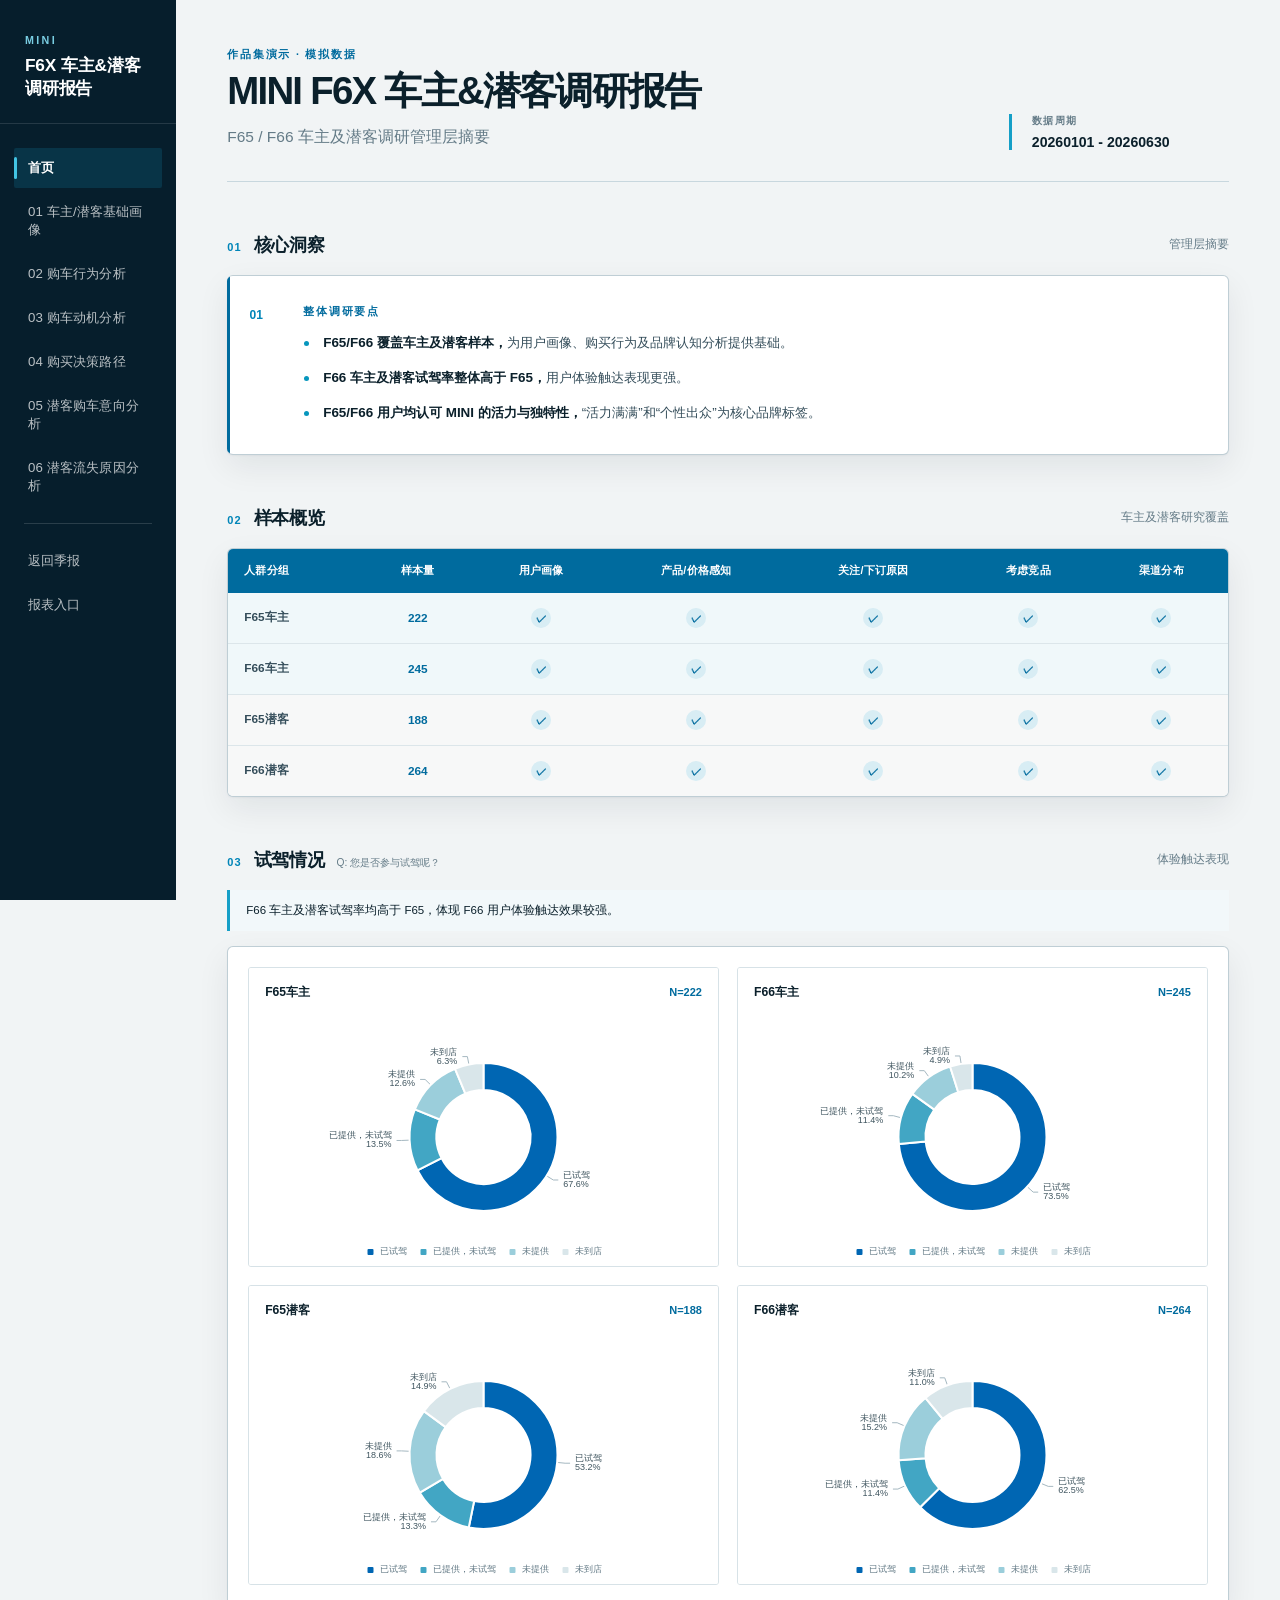
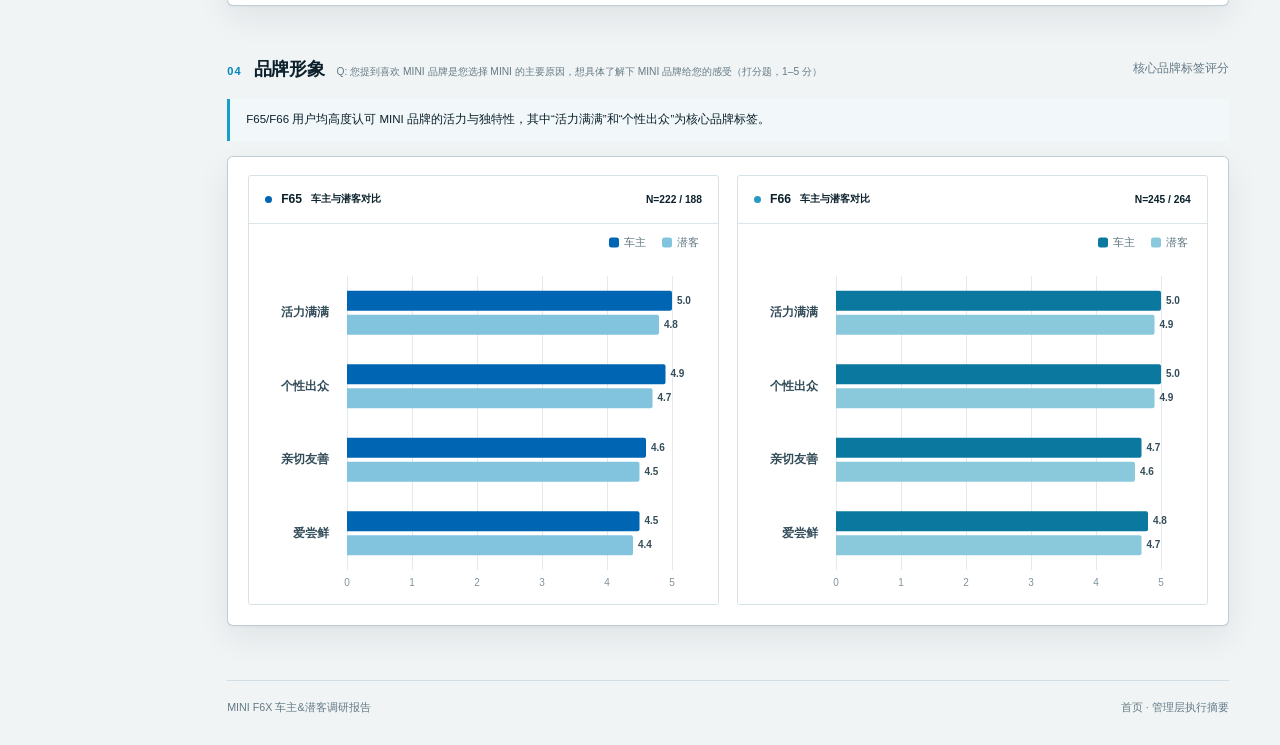
==== commit 85893429: "Add monthly report navigation" ====
--- a/monthly.html
+++ b/monthly.html
@@ -45,6 +45,8 @@
           06 潜客流失原因分析
         </a>
         <div class="sidebar__divider" aria-hidden="true"></div>
+        <a class="sidebar__link sidebar__report-link" href="quarterly.html#profile">返回季报</a>
+        <a class="sidebar__link sidebar__report-link" href="index.html">报表入口</a>
       </nav>
 
       <button
